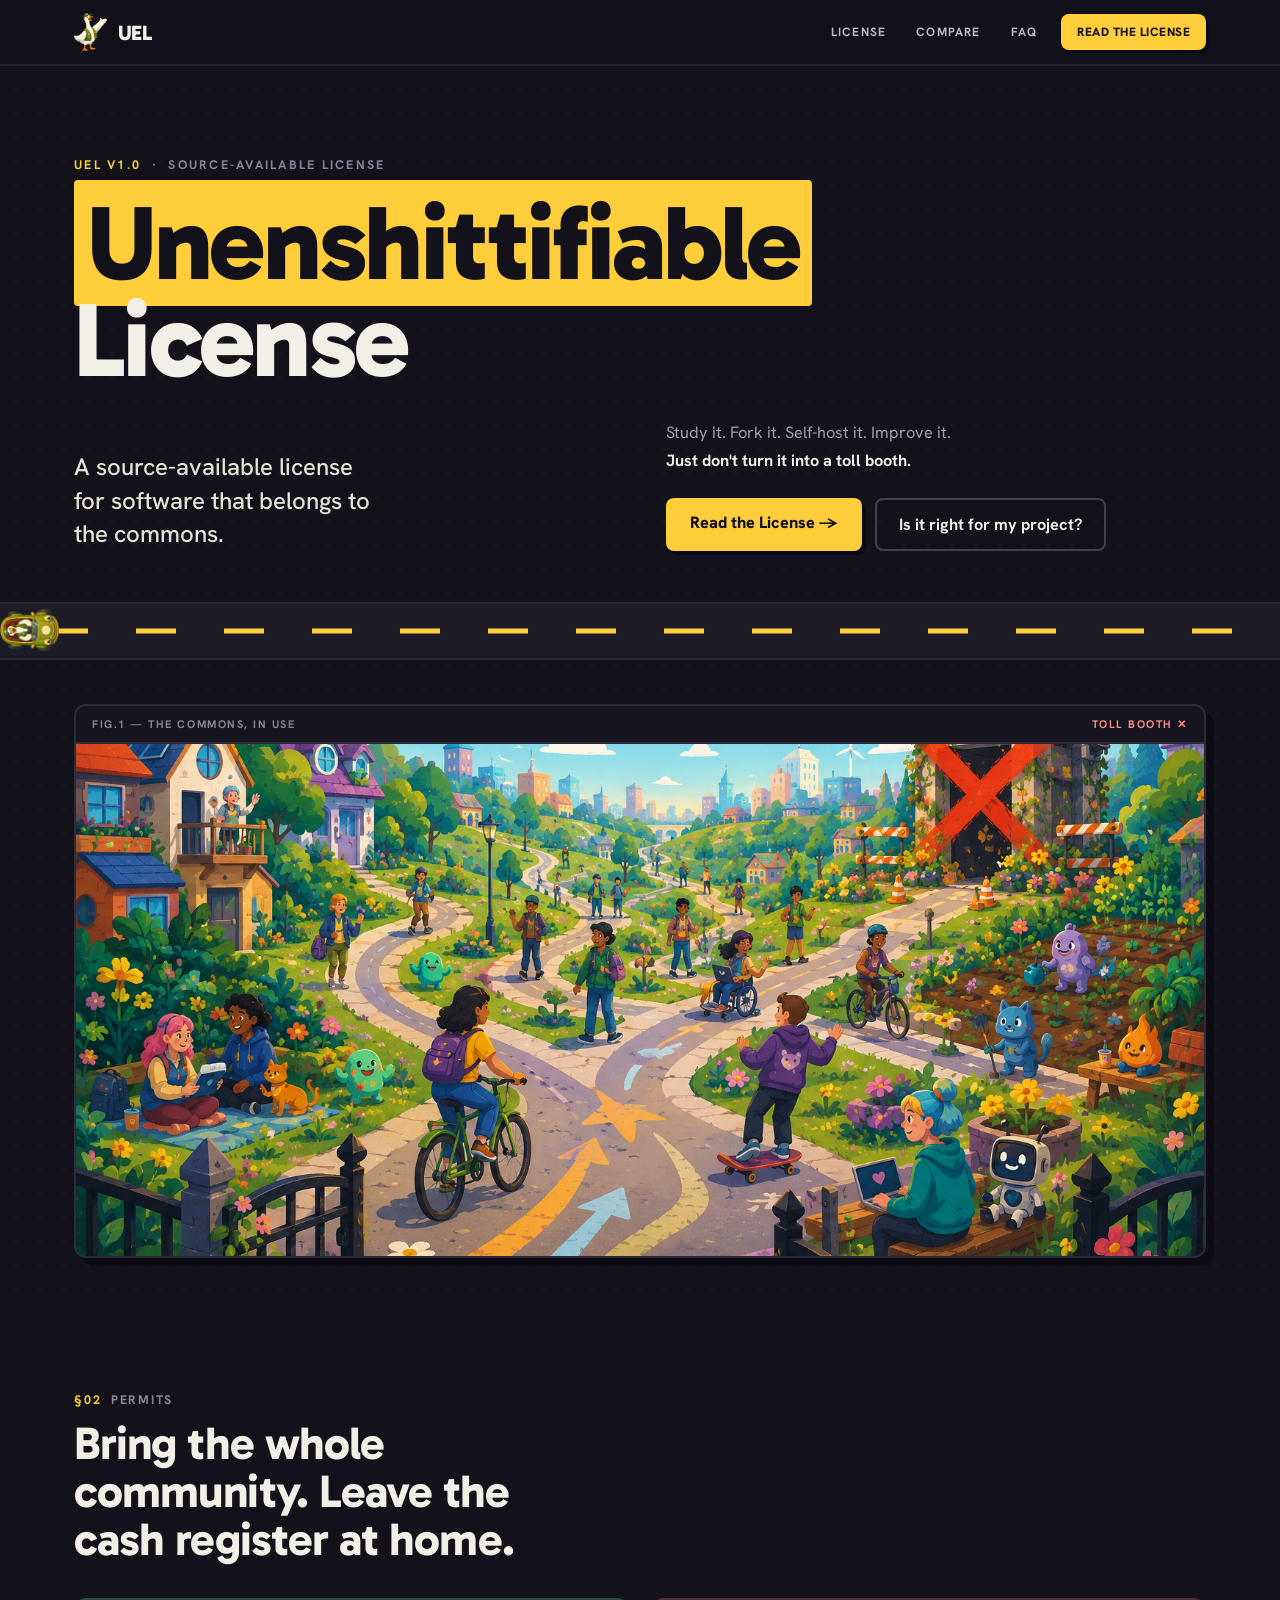
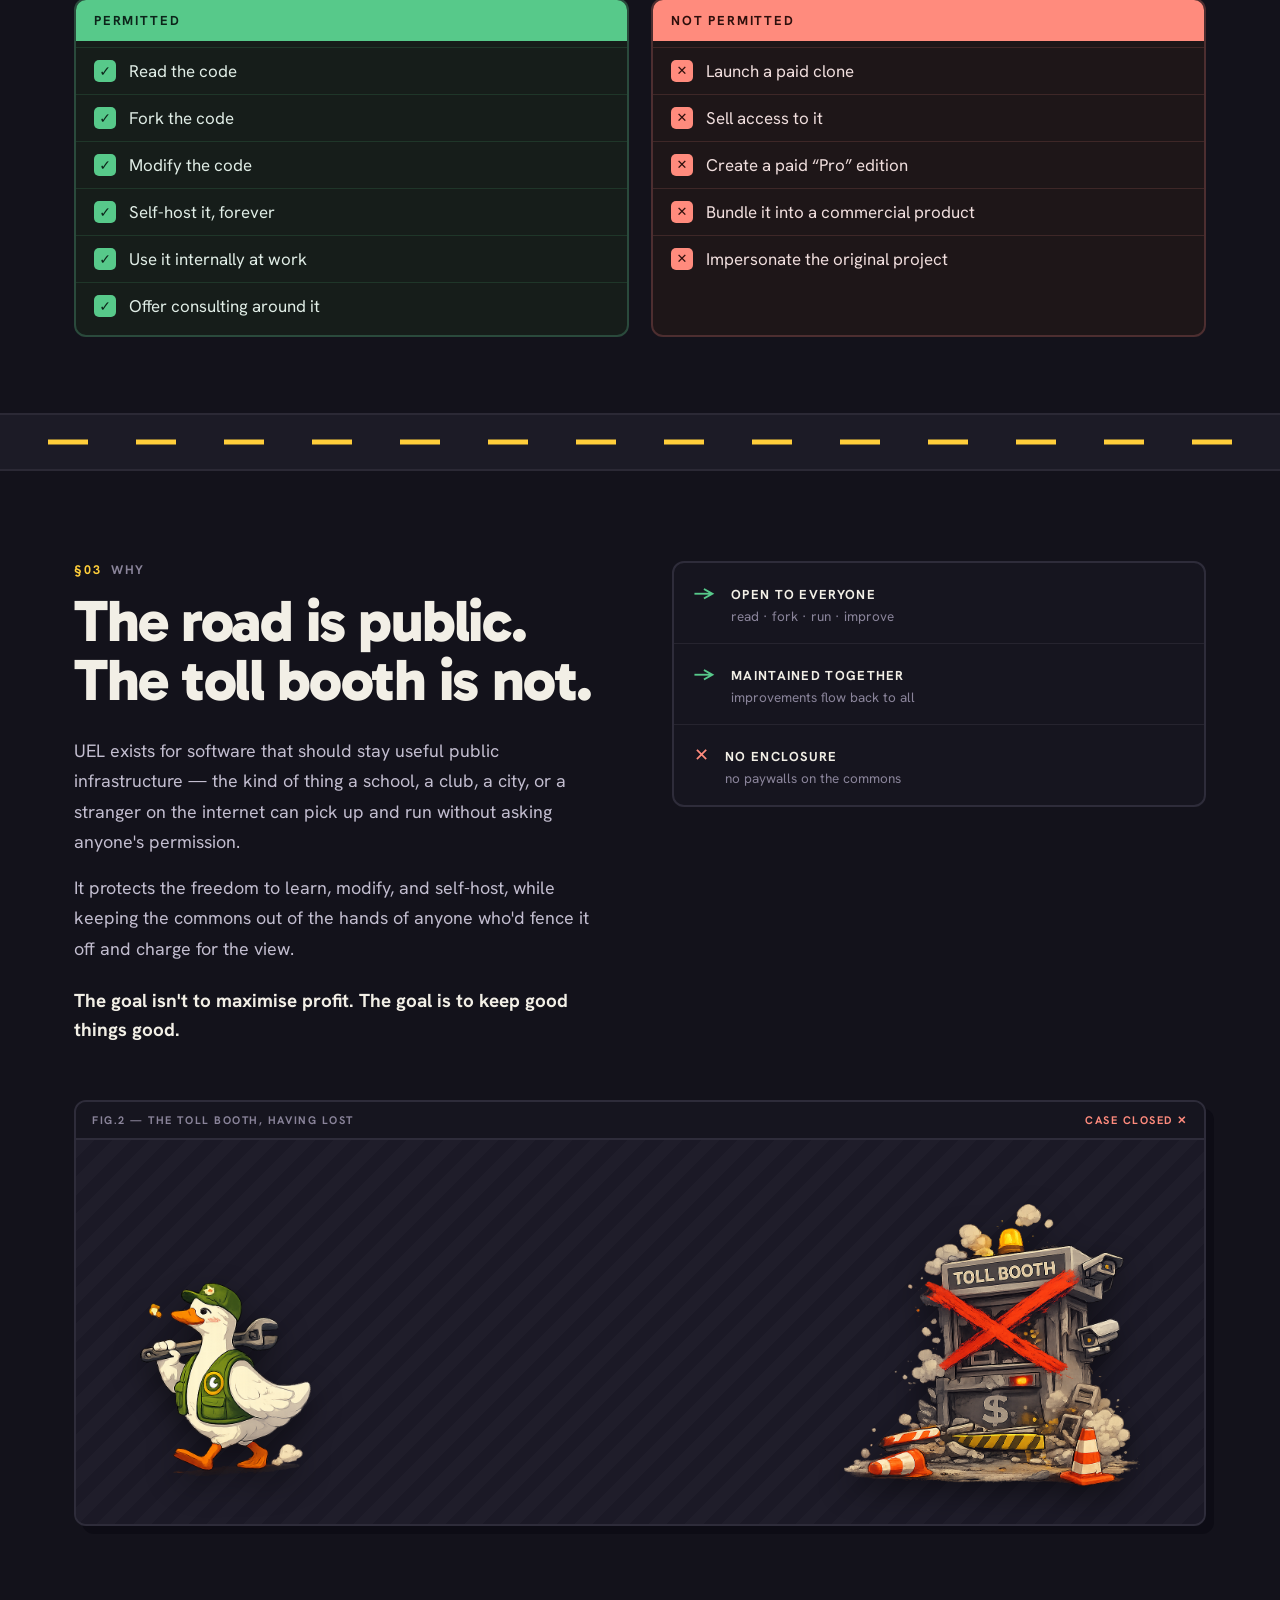
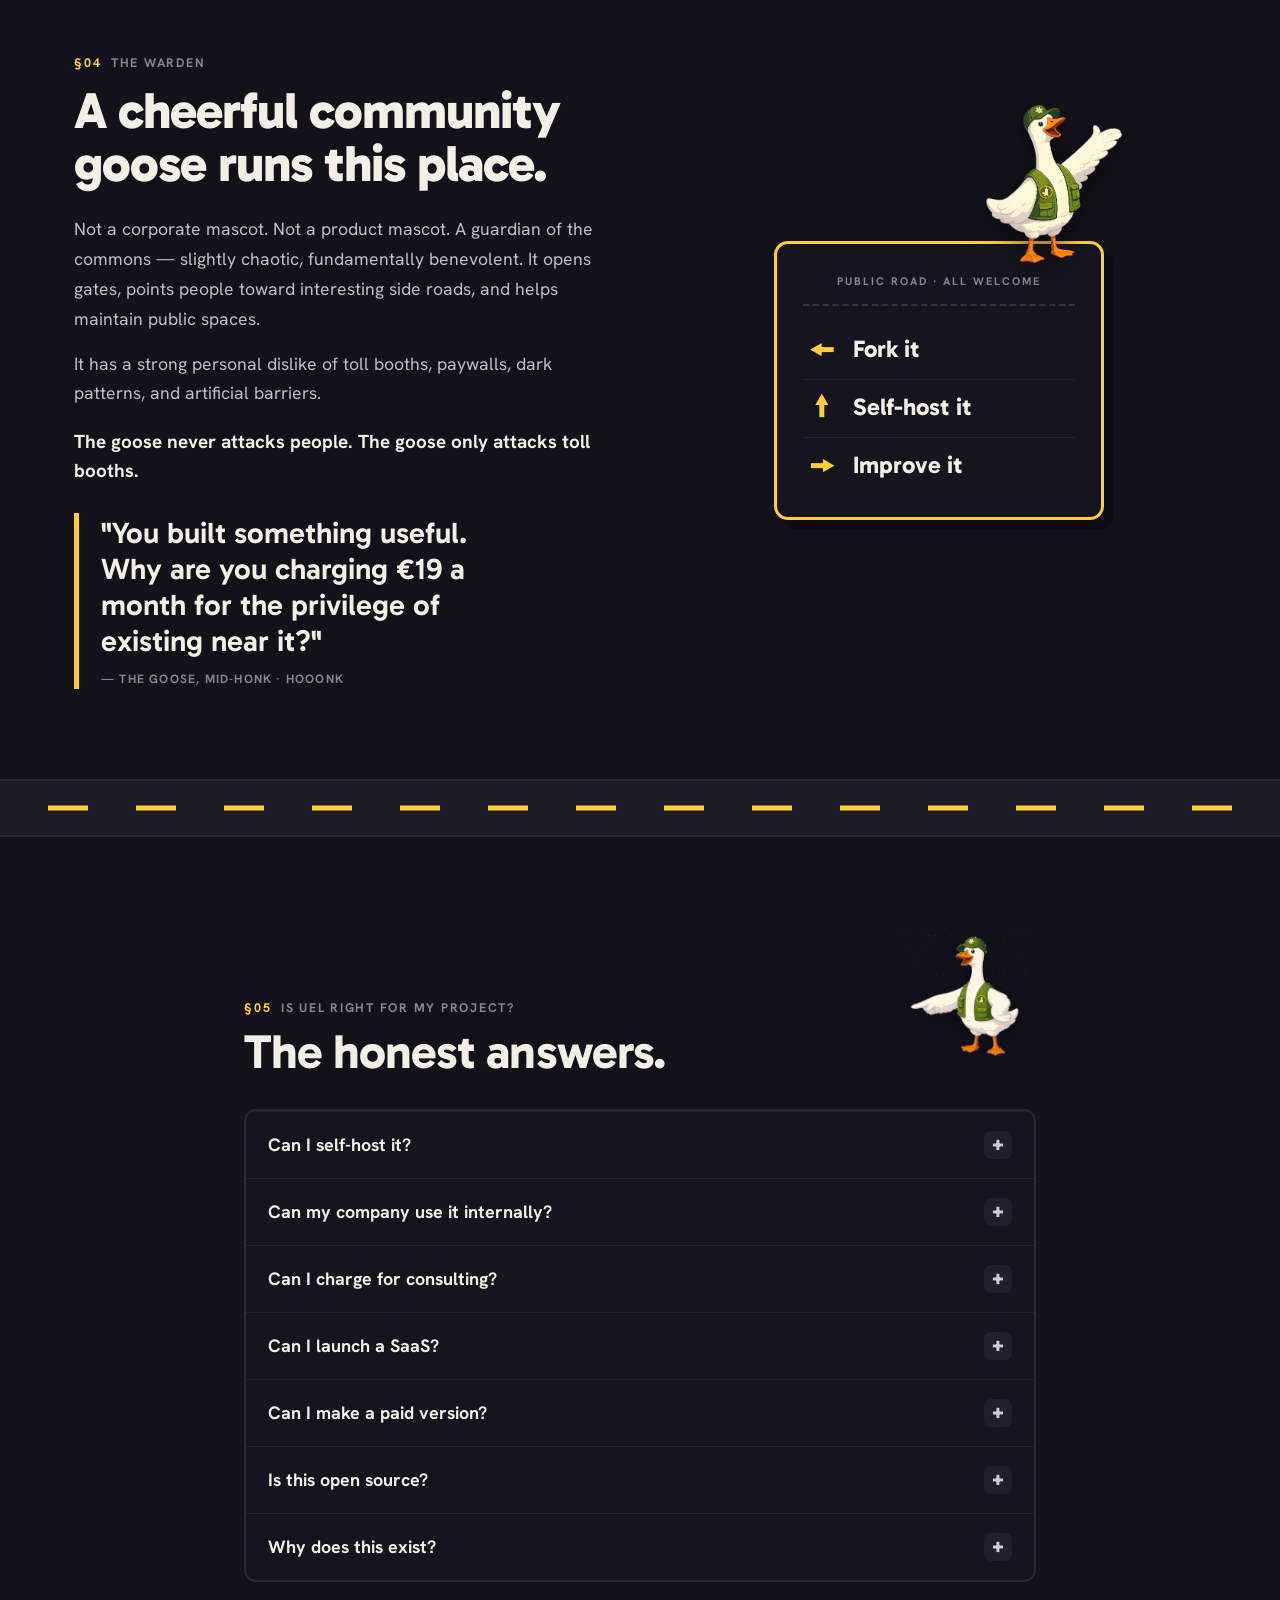
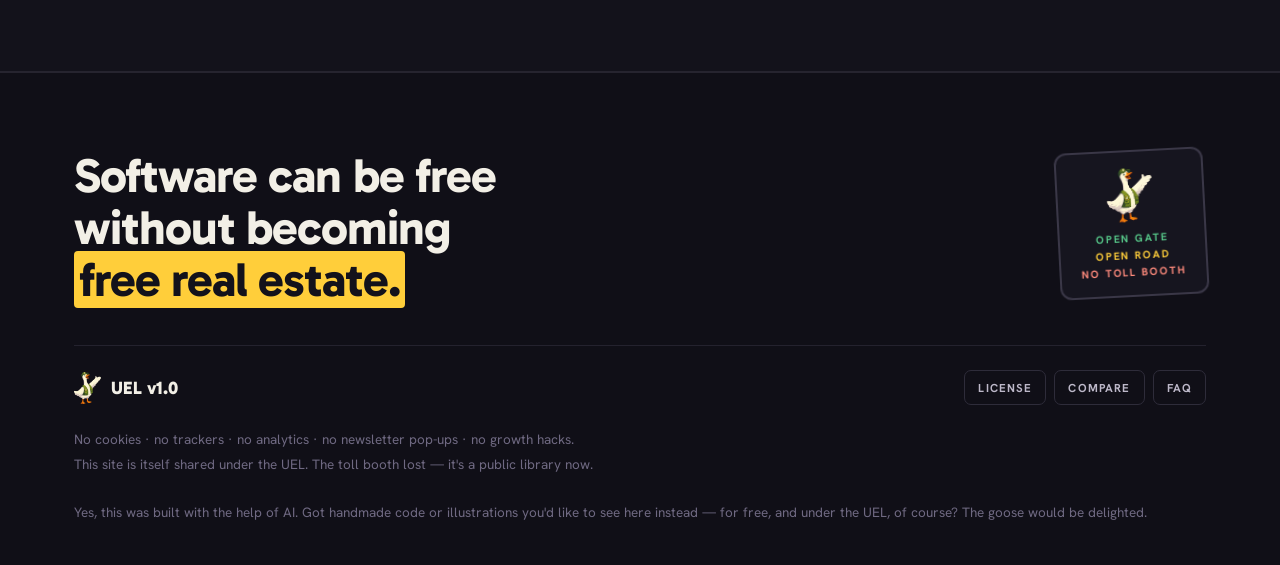
==== index.html @ 1a4116c7 "Add the UEL website and license Static site for the Unenshittifiable License v1.0: home, full licens" ====
<!DOCTYPE html>
<html lang="en">
<head>
<meta charset="utf-8">
<meta name="viewport" content="width=device-width, initial-scale=1">
<title>The Unenshittifiable License (UEL)</title>
<meta name="description" content="A source-available license for software that belongs to the commons. Study it, fork it, self-host it, improve it — just don't turn it into a toll booth.">
<meta property="og:title" content="The Unenshittifiable License (UEL)">
<meta property="og:description" content="A source-available license for software that belongs to the commons. Just don't turn it into a toll booth.">
<meta property="og:type" content="website">
<link rel="icon" href="assets/goose_t.png">
<link rel="preconnect" href="https://fonts.googleapis.com">
<link rel="preconnect" href="https://fonts.gstatic.com" crossorigin>
<link href="https://fonts.googleapis.com/css2?family=Gabarito:wght@400;500;600;700;800;900&family=Hanken+Grotesk:wght@400;500;600;700;800&display=swap" rel="stylesheet">
<link rel="stylesheet" href="styles.css">
</head>
<body>

<div style="min-height:100vh;background:#13121b">

  <nav style="position:sticky;top:0;z-index:50;background:rgba(19,18,27,.86);backdrop-filter:blur(10px);border-bottom:2px solid #26242f">
    <div style="max-width:1180px;margin:0 auto;padding:13px 24px;display:flex;align-items:center;justify-content:space-between;gap:12px;flex-wrap:wrap">
      <a href="index.html" style="display:flex;align-items:center;gap:11px">
        <img src="assets/goose_t.png" alt="UEL warden goose" onclick="honk(event)" title="Honk!" style="height:38px;width:auto;cursor:pointer">
        <span style="font-family:'Gabarito',sans-serif;font-weight:800;font-size:21px;letter-spacing:-.01em">UEL</span>
      </a>
      <div class="lab" style="display:flex;align-items:center;gap:6px;font-size:12px;letter-spacing:.1em">
        <a href="license.html" class="navlink" style="padding:9px 12px;color:#bdb8c9;border-radius:6px">License</a>
        <a href="compare.html" class="navlink" style="padding:9px 12px;color:#bdb8c9;border-radius:6px">Compare</a>
        <a href="#faq" class="navlink" style="padding:9px 12px;color:#bdb8c9;border-radius:6px">FAQ</a>
        <a href="license.html" class="btn-primary-sm" style="margin-left:6px;padding:10px 16px;background:#ffce3a;color:#13121b;font-weight:800;letter-spacing:.04em;border-radius:8px;box-shadow:3px 3px 0 #0a0912;transition:transform .15s,box-shadow .15s">Read the license</a>
      </div>
    </div>
  </nav>

  <header style="position:relative;background-image:radial-gradient(rgba(255,255,255,.045) 1.2px,transparent 1.2px);background-size:24px 24px;background-position:center">
    <div style="max-width:1180px;margin:0 auto;padding:clamp(46px,7vw,92px) 24px clamp(34px,4vw,52px)">
      <div class="lab" style="opacity:0;animation:fadeUp .6s .04s both;font-size:12.5px;letter-spacing:.18em;color:#8a849a"><span style="color:#ffce3a">UEL v1.0</span> &nbsp;·&nbsp; Source-available license</div>
      <h1 style="opacity:0;animation:fadeUp .6s .1s both;font-family:'Gabarito',sans-serif;font-weight:800;font-size:clamp(2.9rem,8.4vw,6.6rem);line-height:.92;letter-spacing:-.025em;margin:22px 0 0;text-wrap:balance">
        <span style="background:#ffce3a;color:#13121b;padding:0 .12em;border-radius:4px;box-decoration-break:clone;-webkit-box-decoration-break:clone">Unenshittifiable</span><br>License
      </h1>
      <div style="display:grid;grid-template-columns:repeat(auto-fit,minmax(min(100%,300px),1fr));gap:clamp(20px,4vw,56px);margin-top:30px;align-items:end">
        <p style="opacity:0;animation:fadeUp .6s .18s both;font-size:clamp(1.15rem,1.9vw,1.5rem);line-height:1.4;color:#e7e3d6;margin:0;max-width:24ch;font-weight:500">A source-available license for software that belongs to the commons.</p>
        <div style="opacity:0;animation:fadeUp .6s .24s both">
          <p style="font-size:1.02rem;line-height:1.75;color:#a59fb2;margin:0">Study it. Fork it. Self-host it. Improve it.<br><span style="color:#f2efe6;font-weight:700">Just don't turn it into a toll booth.</span></p>
          <div style="display:flex;flex-wrap:wrap;gap:13px;margin-top:22px">
            <a href="license.html" class="btn-primary" style="padding:14px 24px;background:#ffce3a;color:#13121b;font-weight:800;font-size:1.02rem;border-radius:8px;box-shadow:4px 4px 0 #0a0912;transition:transform .15s,box-shadow .15s">Read the License →</a>
            <a href="#faq" class="btn-ghost" style="padding:14px 22px;background:transparent;color:#f2efe6;font-weight:700;font-size:1.02rem;border:2px solid #44414f;border-radius:8px;transition:.18s">Is it right for my project?</a>
          </div>
        </div>
      </div>
    </div>

    <div style="position:relative">
      <div aria-hidden="true" style="height:58px;background:#1c1b26;border-top:2px solid #2b2935;border-bottom:2px solid #2b2935;position:relative;overflow:hidden">
        <div class="anim-road" style="position:absolute;top:50%;left:-128px;right:-128px;height:5px;transform:translateY(-50%);background:repeating-linear-gradient(90deg,#ffce3a 0 40px,transparent 40px 88px)"></div>
      </div>
      <img src="assets/goose_car.png" alt="The warden goose, out for a drive" class="anim-drive" style="position:absolute;top:7px;left:0;height:42px;width:auto;z-index:5;pointer-events:none">
    </div>

    <div style="max-width:1180px;margin:0 auto;padding:clamp(26px,4vw,44px) 24px clamp(34px,5vw,56px)">
      <div style="border:2px solid #2e2c3a;border-radius:12px;overflow:hidden;background:#1a1924;box-shadow:8px 8px 0 #0d0c15">
        <div style="display:flex;align-items:center;justify-content:space-between;padding:11px 16px;border-bottom:2px solid #2e2c3a;background:#16151f">
          <span class="lab" style="font-size:11px;letter-spacing:.14em;color:#8a849a">FIG.1 — The commons, in use</span>
          <span class="lab" style="font-size:11px;letter-spacing:.14em;color:#ff8b7d">Toll booth ✕</span>
        </div>
        <img src="assets/hero_scene.png" alt="A colourful public road winding through a friendly neighbourhood — people, cyclists, students and cute internet creatures sharing the space, an open gate, forking paths, and a vine-covered toll booth crossed out in the distance" style="display:block;width:100%;height:clamp(300px,40vw,540px);object-fit:cover">
      </div>
    </div>
  </header>

  <section style="max-width:1180px;margin:0 auto;padding:clamp(40px,6vw,80px) 24px">
    <div class="lab" style="font-size:12.5px;letter-spacing:.14em;color:#8a849a;margin-bottom:12px"><span style="color:#ffce3a">§02</span>&nbsp;&nbsp;Permits</div>
    <h2 style="font-family:'Gabarito',sans-serif;font-weight:700;font-size:clamp(1.9rem,3.6vw,2.9rem);line-height:1.04;letter-spacing:-.02em;margin:0 0 34px;max-width:20ch">Bring the whole community. Leave the cash register at home.</h2>
    <div style="display:grid;grid-template-columns:repeat(auto-fit,minmax(min(100%,260px),1fr));gap:22px">
      <div style="border:2px solid #2a4a3c;border-radius:12px;overflow:hidden;background:#161d1a">
        <div class="lab" style="background:#57c98a;color:#0c241a;font-size:13px;letter-spacing:.14em;padding:12px 18px">Permitted</div>
        <ul style="list-style:none;margin:0;padding:6px 0">
          <li style="display:flex;gap:13px;align-items:center;padding:12px 18px;border-top:1px solid rgba(87,201,138,.14);font-size:1.06rem;color:#e0ede6"><span style="flex:none;width:22px;height:22px;background:#57c98a;color:#0c241a;border-radius:5px;display:grid;place-items:center;font-weight:800;font-size:14px">✓</span>Read the code</li>
          <li style="display:flex;gap:13px;align-items:center;padding:12px 18px;border-top:1px solid rgba(87,201,138,.14);font-size:1.06rem;color:#e0ede6"><span style="flex:none;width:22px;height:22px;background:#57c98a;color:#0c241a;border-radius:5px;display:grid;place-items:center;font-weight:800;font-size:14px">✓</span>Fork the code</li>
          <li style="display:flex;gap:13px;align-items:center;padding:12px 18px;border-top:1px solid rgba(87,201,138,.14);font-size:1.06rem;color:#e0ede6"><span style="flex:none;width:22px;height:22px;background:#57c98a;color:#0c241a;border-radius:5px;display:grid;place-items:center;font-weight:800;font-size:14px">✓</span>Modify the code</li>
          <li style="display:flex;gap:13px;align-items:center;padding:12px 18px;border-top:1px solid rgba(87,201,138,.14);font-size:1.06rem;color:#e0ede6"><span style="flex:none;width:22px;height:22px;background:#57c98a;color:#0c241a;border-radius:5px;display:grid;place-items:center;font-weight:800;font-size:14px">✓</span>Self-host it, forever</li>
          <li style="display:flex;gap:13px;align-items:center;padding:12px 18px;border-top:1px solid rgba(87,201,138,.14);font-size:1.06rem;color:#e0ede6"><span style="flex:none;width:22px;height:22px;background:#57c98a;color:#0c241a;border-radius:5px;display:grid;place-items:center;font-weight:800;font-size:14px">✓</span>Use it internally at work</li>
          <li style="display:flex;gap:13px;align-items:center;padding:12px 18px;border-top:1px solid rgba(87,201,138,.14);font-size:1.06rem;color:#e0ede6"><span style="flex:none;width:22px;height:22px;background:#57c98a;color:#0c241a;border-radius:5px;display:grid;place-items:center;font-weight:800;font-size:14px">✓</span>Offer consulting around it</li>
        </ul>
      </div>
      <div style="border:2px solid #4d2e30;border-radius:12px;overflow:hidden;background:#1e1618">
        <div class="lab" style="background:#ff8b7d;color:#2e0f0c;font-size:13px;letter-spacing:.14em;padding:12px 18px">Not permitted</div>
        <ul style="list-style:none;margin:0;padding:6px 0">
          <li style="display:flex;gap:13px;align-items:center;padding:12px 18px;border-top:1px solid rgba(255,139,125,.14);font-size:1.06rem;color:#f0dedd"><span style="flex:none;width:22px;height:22px;background:#ff8b7d;color:#2e0f0c;border-radius:5px;display:grid;place-items:center;font-weight:800;font-size:13px">✕</span>Launch a paid clone</li>
          <li style="display:flex;gap:13px;align-items:center;padding:12px 18px;border-top:1px solid rgba(255,139,125,.14);font-size:1.06rem;color:#f0dedd"><span style="flex:none;width:22px;height:22px;background:#ff8b7d;color:#2e0f0c;border-radius:5px;display:grid;place-items:center;font-weight:800;font-size:13px">✕</span>Sell access to it</li>
          <li style="display:flex;gap:13px;align-items:center;padding:12px 18px;border-top:1px solid rgba(255,139,125,.14);font-size:1.06rem;color:#f0dedd"><span style="flex:none;width:22px;height:22px;background:#ff8b7d;color:#2e0f0c;border-radius:5px;display:grid;place-items:center;font-weight:800;font-size:13px">✕</span>Create a paid “Pro” edition</li>
          <li style="display:flex;gap:13px;align-items:center;padding:12px 18px;border-top:1px solid rgba(255,139,125,.14);font-size:1.06rem;color:#f0dedd"><span style="flex:none;width:22px;height:22px;background:#ff8b7d;color:#2e0f0c;border-radius:5px;display:grid;place-items:center;font-weight:800;font-size:13px">✕</span>Bundle it into a commercial product</li>
          <li style="display:flex;gap:13px;align-items:center;padding:12px 18px;border-top:1px solid rgba(255,139,125,.14);font-size:1.06rem;color:#f0dedd"><span style="flex:none;width:22px;height:22px;background:#ff8b7d;color:#2e0f0c;border-radius:5px;display:grid;place-items:center;font-weight:800;font-size:13px">✕</span>Impersonate the original project</li>
        </ul>
      </div>
    </div>
  </section>

  <div aria-hidden="true" style="height:58px;background:#1c1b26;border-top:2px solid #2b2935;border-bottom:2px solid #2b2935;position:relative;overflow:hidden">
    <div class="anim-road" style="position:absolute;top:50%;left:-128px;right:-128px;height:5px;transform:translateY(-50%);background:repeating-linear-gradient(90deg,#ffce3a 0 40px,transparent 40px 88px)"></div>
  </div>

  <section style="max-width:1180px;margin:0 auto;padding:clamp(50px,7vw,96px) 24px">
    <div style="display:grid;grid-template-columns:repeat(auto-fit,minmax(min(100%,300px),1fr));gap:clamp(30px,5vw,68px);align-items:start">
      <div>
        <div class="lab" style="font-size:12.5px;letter-spacing:.14em;color:#8a849a;margin-bottom:14px"><span style="color:#ffce3a">§03</span>&nbsp;&nbsp;Why</div>
        <h2 style="font-family:'Gabarito',sans-serif;font-weight:800;font-size:clamp(2.1rem,4.6vw,3.8rem);line-height:1;letter-spacing:-.025em;margin:0">The road is public.<br>The toll booth is&nbsp;not.</h2>
        <p style="font-size:1.12rem;line-height:1.7;color:#c2bdcf;margin:26px 0 0">UEL exists for software that should stay useful public infrastructure — the kind of thing a school, a club, a city, or a stranger on the internet can pick up and run without asking anyone's permission.</p>
        <p style="font-size:1.12rem;line-height:1.7;color:#c2bdcf;margin:15px 0 0">It protects the freedom to learn, modify, and self-host, while keeping the commons out of the hands of anyone who'd fence it off and charge for the view.</p>
        <p style="font-size:1.18rem;line-height:1.55;color:#f2efe6;font-weight:700;margin:22px 0 0">The goal isn't to maximise profit. The goal is to keep good things good.</p>
      </div>
      <div style="border:2px solid #2e2c3a;border-radius:12px;background:#16151f">
        <div style="display:flex;gap:16px;padding:18px 20px;border-bottom:1px solid #26242f;align-items:baseline"><span style="color:#57c98a;font-weight:800;font-size:18px">→</span><div><div class="lab" style="color:#f2efe6;font-size:13px;letter-spacing:.1em">Open to everyone</div><div style="color:#8a849a;font-size:13.5px;margin-top:4px">read · fork · run · improve</div></div></div>
        <div style="display:flex;gap:16px;padding:18px 20px;border-bottom:1px solid #26242f;align-items:baseline"><span style="color:#57c98a;font-weight:800;font-size:18px">→</span><div><div class="lab" style="color:#f2efe6;font-size:13px;letter-spacing:.1em">Maintained together</div><div style="color:#8a849a;font-size:13.5px;margin-top:4px">improvements flow back to all</div></div></div>
        <div style="display:flex;gap:16px;padding:18px 20px;align-items:baseline"><span style="color:#ff8b7d;font-weight:800;font-size:18px">✕</span><div><div class="lab" style="color:#f2efe6;font-size:13px;letter-spacing:.1em">No enclosure</div><div style="color:#8a849a;font-size:13.5px;margin-top:4px">no paywalls on the commons</div></div></div>
      </div>
    </div>
    <div style="margin-top:clamp(36px,5vw,56px);border:2px solid #2e2c3a;border-radius:12px;overflow:hidden;background:#1a1924;box-shadow:8px 8px 0 #0d0c15">
      <div style="display:flex;align-items:center;justify-content:space-between;gap:12px;padding:11px 16px;border-bottom:2px solid #2e2c3a;background:#16151f">
        <span class="lab" style="font-size:11px;letter-spacing:.14em;color:#8a849a">FIG.2 — The toll booth, having lost</span>
        <span class="lab" style="font-size:11px;letter-spacing:.14em;color:#ff8b7d">Case closed ✕</span>
      </div>
      <div style="background:repeating-linear-gradient(135deg,#1f1d2a,#1f1d2a 13px,#1b1926 13px,#1b1926 26px);padding:clamp(22px,3vw,40px) clamp(20px,5vw,72px);display:flex;flex-wrap:wrap;align-items:flex-end;justify-content:space-between;gap:28px">
        <img src="assets/goose_clean.png" alt="The warden goose strolling away with a wrench over its shoulder, whistling" style="height:clamp(170px,24vw,310px);width:auto;filter:drop-shadow(0 12px 16px rgba(0,0,0,.45))">
        <img src="assets/booth_clean.png" alt="The toll booth, crossed-out and crumbling" style="height:clamp(160px,22vw,288px);width:auto;filter:drop-shadow(0 12px 16px rgba(0,0,0,.45))">
      </div>
    </div>
  </section>

  <section style="max-width:1180px;margin:0 auto;padding:clamp(20px,3vw,40px) 24px clamp(50px,7vw,90px)">
    <div style="display:grid;grid-template-columns:repeat(auto-fit,minmax(min(100%,300px),1fr));gap:clamp(34px,5vw,72px);align-items:center">
      <div>
        <div class="lab" style="font-size:12.5px;letter-spacing:.14em;color:#8a849a;margin-bottom:14px"><span style="color:#ffce3a">§04</span>&nbsp;&nbsp;The warden</div>
        <h2 style="font-family:'Gabarito',sans-serif;font-weight:800;font-size:clamp(1.9rem,4vw,3.2rem);line-height:1.02;letter-spacing:-.02em;margin:0">A cheerful community goose runs this place.</h2>
        <p style="font-size:1.1rem;line-height:1.7;color:#c2bdcf;margin:24px 0 0">Not a corporate mascot. Not a product mascot. A guardian of the commons — slightly chaotic, fundamentally benevolent. It opens gates, points people toward interesting side roads, and helps maintain public spaces.</p>
        <p style="font-size:1.1rem;line-height:1.7;color:#c2bdcf;margin:15px 0 0">It has a strong personal dislike of toll booths, paywalls, dark patterns, and artificial barriers.</p>
        <p style="font-size:1.18rem;line-height:1.5;color:#f2efe6;font-weight:700;margin:20px 0 0">The goose never attacks people. The goose only attacks toll booths.</p>
        <div style="margin-top:28px;border-left:5px solid #ffce3a;padding:2px 0 2px 22px;max-width:44ch">
          <p style="font-family:'Gabarito',sans-serif;font-weight:600;font-size:clamp(1.3rem,2.4vw,1.85rem);line-height:1.22;margin:0">"You built something useful. Why are you charging €19 a month for the privilege of existing near it?"</p>
          <p class="lab" style="font-size:12px;letter-spacing:.1em;color:#8a849a;margin:12px 0 0">— the goose, mid-honk · HOOONK</p>
        </div>
      </div>

      <div style="display:flex;justify-content:center">
        <div style="position:relative;width:min(100%,330px)">
          <img src="assets/goose_t.png" alt="The warden goose, pointing at the directions" style="position:absolute;top:-118px;right:-18px;height:158px;width:auto;z-index:2;filter:drop-shadow(0 8px 12px rgba(0,0,0,.5))">
          <div style="border:3px solid #ffce3a;border-radius:14px;background:#16151f;box-shadow:9px 9px 0 #0d0c15;padding:30px 26px 26px;margin-top:18px">
            <div class="lab" style="text-align:center;font-size:11px;letter-spacing:.18em;color:#8a849a;padding-bottom:16px;border-bottom:2px dashed #34323f">Public road · all welcome</div>
            <div style="display:flex;flex-direction:column;gap:4px;margin-top:16px">
              <div style="display:flex;align-items:center;gap:16px;padding:10px 4px"><span style="font-family:'Gabarito',sans-serif;font-weight:900;font-size:1.7rem;color:#ffce3a;width:30px;text-align:center">←</span><span style="font-family:'Gabarito',sans-serif;font-weight:700;font-size:1.5rem;white-space:nowrap">Fork it</span></div>
              <div style="display:flex;align-items:center;gap:16px;padding:10px 4px;border-top:1px solid #26242f"><span style="font-family:'Gabarito',sans-serif;font-weight:900;font-size:1.7rem;color:#ffce3a;width:30px;text-align:center">↑</span><span style="font-family:'Gabarito',sans-serif;font-weight:700;font-size:1.5rem;white-space:nowrap">Self-host it</span></div>
              <div style="display:flex;align-items:center;gap:16px;padding:10px 4px;border-top:1px solid #26242f"><span style="font-family:'Gabarito',sans-serif;font-weight:900;font-size:1.7rem;color:#ffce3a;width:30px;text-align:center">→</span><span style="font-family:'Gabarito',sans-serif;font-weight:700;font-size:1.5rem;white-space:nowrap">Improve it</span></div>
            </div>
          </div>
        </div>
      </div>
    </div>
  </section>

  <div aria-hidden="true" style="height:58px;background:#1c1b26;border-top:2px solid #2b2935;border-bottom:2px solid #2b2935;position:relative;overflow:hidden">
    <div class="anim-road" style="position:absolute;top:50%;left:-128px;right:-128px;height:5px;transform:translateY(-50%);background:repeating-linear-gradient(90deg,#ffce3a 0 40px,transparent 40px 88px)"></div>
  </div>

  <section id="faq" style="max-width:840px;margin:0 auto;padding:clamp(50px,7vw,90px) 24px">
    <div style="display:flex;flex-wrap:wrap;align-items:flex-end;justify-content:space-between;gap:18px;margin-bottom:32px">
      <div>
        <div class="lab" style="font-size:12.5px;letter-spacing:.14em;color:#8a849a;margin-bottom:12px"><span style="color:#ffce3a">§05</span>&nbsp;&nbsp;Is UEL right for my project?</div>
        <h2 style="font-family:'Gabarito',sans-serif;font-weight:700;font-size:clamp(2rem,3.8vw,3rem);line-height:1.02;letter-spacing:-.02em;margin:0">The honest answers.</h2>
      </div>
      <img src="assets/goose_point.png" alt="The warden goose, ready for your questions" style="height:clamp(94px,12vw,150px);width:auto;flex:none;filter:drop-shadow(0 8px 12px rgba(0,0,0,.4))">
    </div>
    <div style="border:2px solid #2a2834;border-radius:12px;overflow:hidden;background:#16151f">

      <div data-faq data-open="0" style="border-top:1px solid #24222e">
        <button onclick="toggleFaq(this)" style="width:100%;display:flex;align-items:center;justify-content:space-between;gap:16px;padding:19px 22px;background:none;border:none;color:#f2efe6;cursor:pointer;text-align:left;font-family:'Hanken Grotesk',sans-serif;font-weight:700;font-size:1.12rem">
          Can I self-host it?
          <span data-faq-sign style="flex:none;width:28px;height:28px;border-radius:7px;background:#221f2c;color:#cfc9da;display:grid;place-items:center;font-size:1.3rem;font-weight:700;font-family:'Gabarito',sans-serif">+</span>
        </button>
        <div data-faq-answer style="display:none;padding:0 22px 22px;color:#bdb7c9;font-size:1.05rem;line-height:1.65">Yes — that's the whole point. Spin it up on your own box, your school's server, your community's spare laptop in a closet. Forever, for free, no permission slip required.</div>
      </div>

      <div data-faq data-open="0" style="border-top:1px solid #24222e">
        <button onclick="toggleFaq(this)" style="width:100%;display:flex;align-items:center;justify-content:space-between;gap:16px;padding:19px 22px;background:none;border:none;color:#f2efe6;cursor:pointer;text-align:left;font-family:'Hanken Grotesk',sans-serif;font-weight:700;font-size:1.12rem">
          Can my company use it internally?
          <span data-faq-sign style="flex:none;width:28px;height:28px;border-radius:7px;background:#221f2c;color:#cfc9da;display:grid;place-items:center;font-size:1.3rem;font-weight:700;font-family:'Gabarito',sans-serif">+</span>
        </button>
        <div data-faq-answer style="display:none;padding:0 22px 22px;color:#bdb7c9;font-size:1.05rem;line-height:1.65">Absolutely. Run it for your team, your staff, your internal tools and dashboards. Internal use is just… use. The commons doesn't check your org chart.</div>
      </div>

      <div data-faq data-open="0" style="border-top:1px solid #24222e">
        <button onclick="toggleFaq(this)" style="width:100%;display:flex;align-items:center;justify-content:space-between;gap:16px;padding:19px 22px;background:none;border:none;color:#f2efe6;cursor:pointer;text-align:left;font-family:'Hanken Grotesk',sans-serif;font-weight:700;font-size:1.12rem">
          Can I charge for consulting?
          <span data-faq-sign style="flex:none;width:28px;height:28px;border-radius:7px;background:#221f2c;color:#cfc9da;display:grid;place-items:center;font-size:1.3rem;font-weight:700;font-family:'Gabarito',sans-serif">+</span>
        </button>
        <div data-faq-answer style="display:none;padding:0 22px 22px;color:#bdb7c9;font-size:1.05rem;line-height:1.65">Go for it. Charge to install it, configure it, teach it, support it, customise it. You're selling your time and your expertise — not fencing off the commons.</div>
      </div>

      <div data-faq data-open="0" style="border-top:1px solid #24222e">
        <button onclick="toggleFaq(this)" style="width:100%;display:flex;align-items:center;justify-content:space-between;gap:16px;padding:19px 22px;background:none;border:none;color:#f2efe6;cursor:pointer;text-align:left;font-family:'Hanken Grotesk',sans-serif;font-weight:700;font-size:1.12rem">
          Can I launch a SaaS?
          <span data-faq-sign style="flex:none;width:28px;height:28px;border-radius:7px;background:#221f2c;color:#cfc9da;display:grid;place-items:center;font-size:1.3rem;font-weight:700;font-family:'Gabarito',sans-serif">+</span>
        </button>
        <div data-faq-answer style="display:none;padding:0 22px 22px;color:#bdb7c9;font-size:1.05rem;line-height:1.65">Not a paid one built on UEL software. You're welcome to run a free, public instance — but you can't put the public road behind a toll booth and charge admission.</div>
      </div>

      <div data-faq data-open="0" style="border-top:1px solid #24222e">
        <button onclick="toggleFaq(this)" style="width:100%;display:flex;align-items:center;justify-content:space-between;gap:16px;padding:19px 22px;background:none;border:none;color:#f2efe6;cursor:pointer;text-align:left;font-family:'Hanken Grotesk',sans-serif;font-weight:700;font-size:1.12rem">
          Can I make a paid version?
          <span data-faq-sign style="flex:none;width:28px;height:28px;border-radius:7px;background:#221f2c;color:#cfc9da;display:grid;place-items:center;font-size:1.3rem;font-weight:700;font-family:'Gabarito',sans-serif">+</span>
        </button>
        <div data-faq-answer style="display:none;padding:0 22px 22px;color:#bdb7c9;font-size:1.05rem;line-height:1.65">No paid editions, no “Pro” tier, no commercial fork held just out of reach. Improvements belong back in the commons, where everyone gets them — not behind a card reader.</div>
      </div>

      <div data-faq data-open="0" style="border-top:1px solid #24222e">
        <button onclick="toggleFaq(this)" style="width:100%;display:flex;align-items:center;justify-content:space-between;gap:16px;padding:19px 22px;background:none;border:none;color:#f2efe6;cursor:pointer;text-align:left;font-family:'Hanken Grotesk',sans-serif;font-weight:700;font-size:1.12rem">
          Is this open source?
          <span data-faq-sign style="flex:none;width:28px;height:28px;border-radius:7px;background:#221f2c;color:#cfc9da;display:grid;place-items:center;font-size:1.3rem;font-weight:700;font-family:'Gabarito',sans-serif">+</span>
        </button>
        <div data-faq-answer style="display:none;padding:0 22px 22px;color:#bdb7c9;font-size:1.05rem;line-height:1.65">It's source-available. You get the source and the freedom to read, fork, run, and improve it — minus the freedom to monetise the commons. Think of it as open-hearted.</div>
      </div>

      <div data-faq data-open="0" style="border-top:1px solid #24222e">
        <button onclick="toggleFaq(this)" style="width:100%;display:flex;align-items:center;justify-content:space-between;gap:16px;padding:19px 22px;background:none;border:none;color:#f2efe6;cursor:pointer;text-align:left;font-family:'Hanken Grotesk',sans-serif;font-weight:700;font-size:1.12rem">
          Why does this exist?
          <span data-faq-sign style="flex:none;width:28px;height:28px;border-radius:7px;background:#221f2c;color:#cfc9da;display:grid;place-items:center;font-size:1.3rem;font-weight:700;font-family:'Gabarito',sans-serif">+</span>
        </button>
        <div data-faq-answer style="display:none;padding:0 22px 22px;color:#bdb7c9;font-size:1.05rem;line-height:1.65">Because too many good, useful things get bought, paywalled, and quietly made worse. UEL is a small fence around the freedoms that matter — built so good things can stay good. The goose insisted.</div>
      </div>

    </div>
  </section>

  <footer style="border-top:2px solid #26242f;background:#100f17">
    <div style="max-width:1180px;margin:0 auto;padding:clamp(46px,6vw,80px) 24px clamp(28px,4vw,40px)">
      <div style="display:flex;flex-wrap:wrap;gap:30px;justify-content:space-between;align-items:flex-start">
        <p style="font-family:'Gabarito',sans-serif;font-weight:700;font-size:clamp(1.7rem,4.2vw,3rem);line-height:1.08;letter-spacing:-.02em;margin:0;max-width:16ch;text-wrap:balance">Software can be free without becoming <span style="background:#ffce3a;color:#13121b;padding:0 .1em;border-radius:4px;box-decoration-break:clone;-webkit-box-decoration-break:clone">free real estate.</span></p>
        <div style="display:inline-flex;flex-direction:column;align-items:center;gap:3px;border:2px solid #3a3747;border-radius:12px;padding:16px 20px;background:#16151f;transform:rotate(-3deg)">
          <img src="assets/goose_t.png" alt="" style="height:54px;width:auto">
          <span class="lab" style="font-size:10.5px;letter-spacing:.18em;color:#57c98a;margin-top:6px">Open gate</span>
          <span class="lab" style="font-size:10.5px;letter-spacing:.18em;color:#ffce3a">Open road</span>
          <span class="lab" style="font-size:10.5px;letter-spacing:.18em;color:#ff8b7d">No toll booth</span>
        </div>
      </div>
      <div style="display:flex;flex-wrap:wrap;gap:24px;justify-content:space-between;align-items:center;margin-top:40px;padding-top:24px;border-top:1px solid #24222e">
        <div style="display:flex;align-items:center;gap:10px;font-family:'Gabarito',sans-serif;font-weight:800;font-size:18px"><img src="assets/goose_t.png" alt="" style="height:32px;width:auto">UEL v1.0</div>
        <div class="lab" style="display:flex;gap:8px;flex-wrap:wrap;font-size:11.5px;letter-spacing:.1em">
          <a href="license.html" class="pill" style="padding:9px 13px;border:1px solid #2e2c3a;border-radius:7px;color:#bdb8c9;transition:.18s">License</a>
          <a href="compare.html" class="pill" style="padding:9px 13px;border:1px solid #2e2c3a;border-radius:7px;color:#bdb8c9;transition:.18s">Compare</a>
          <a href="#faq" class="pill" style="padding:9px 13px;border:1px solid #2e2c3a;border-radius:7px;color:#bdb8c9;transition:.18s">FAQ</a>
        </div>
      </div>
      <p style="font-size:13.5px;color:#6f6982;margin:22px 0 0;line-height:1.8">No cookies · no trackers · no analytics · no newsletter pop-ups · no growth hacks.<br>This site is itself shared under the UEL. The toll booth lost — it's a public library now.<br><br>Yes, this was built with the help of AI. Got handmade code or illustrations you'd like to see here instead — for free, and under the UEL, of course? The goose would be delighted.</p>
    </div>
  </footer>

</div>

<script src="app.js"></script>
</body>
</html>
---- styles.css ----
/* The Unenshittifiable License — site styles */

*{box-sizing:border-box}
html{scroll-behavior:smooth}
body{margin:0;background:#13121b;color:#f2efe6;font-family:'Hanken Grotesk',system-ui,sans-serif;-webkit-font-smoothing:antialiased;overflow-x:hidden}
::selection{background:#ffce3a;color:#13121b}
a{color:inherit;text-decoration:none}
.lab{font-family:'Hanken Grotesk',sans-serif;text-transform:uppercase;letter-spacing:.14em;font-weight:700}

@keyframes fadeUp{from{opacity:0;transform:translateY(22px)}to{opacity:1;transform:none}}
@keyframes roadmove{to{background-position:-88px 0}}
@keyframes drive{0%{transform:translateX(-280px)}27%{transform:translateX(calc(100vw + 300px))}100%{transform:translateX(calc(100vw + 300px))}}
@keyframes nudge{0%,100%{transform:translateY(0) rotate(-6deg)}50%{transform:translateY(-8px) rotate(6deg)}}

/* Animated dividers */
.anim-road{animation:roadmove 6s linear infinite}
.anim-drive{animation:drive 30s linear infinite;will-change:transform}

/* Hover behaviours (were `style-hover` in the design prototype) */
.navlink{transition:.18s}
.navlink:hover{background:#221f2c;color:#fff}
.btn-primary:hover{transform:translate(-1px,-1px);box-shadow:5px 5px 0 #0a0912}
.btn-primary-sm:hover{transform:translate(-1px,-1px);box-shadow:4px 4px 0 #0a0912}
.btn-ghost:hover{border-color:#ffce3a;color:#ffce3a}
.pill:hover{border-color:#ffce3a;color:#ffce3a}
.toclink:hover{color:#ffce3a;border-left-color:#ffce3a}

/* Respect reduced-motion: stop the loops, and reveal anything that fades in */
@media (prefers-reduced-motion: reduce){
  .anim-road,.anim-drive{animation:none !important}
  [style*="fadeUp"]{opacity:1 !important;animation:none !important}
}
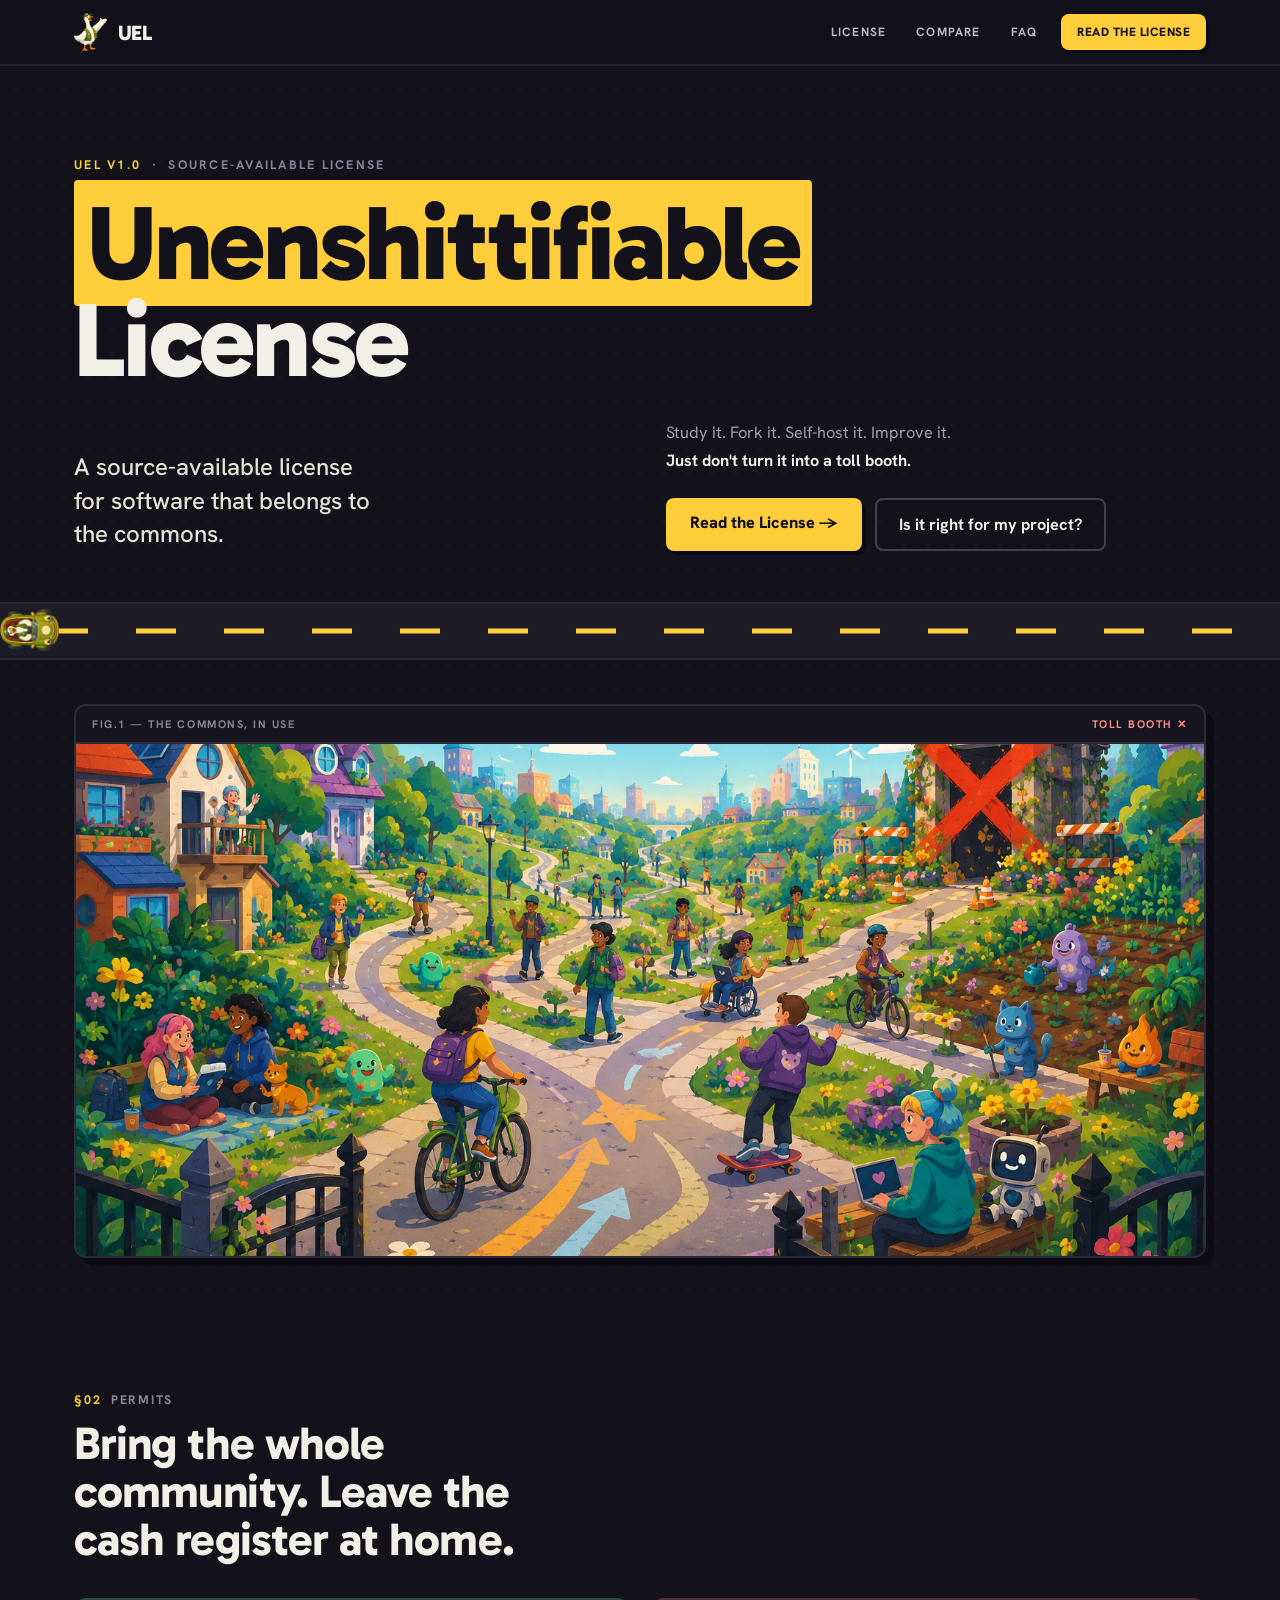
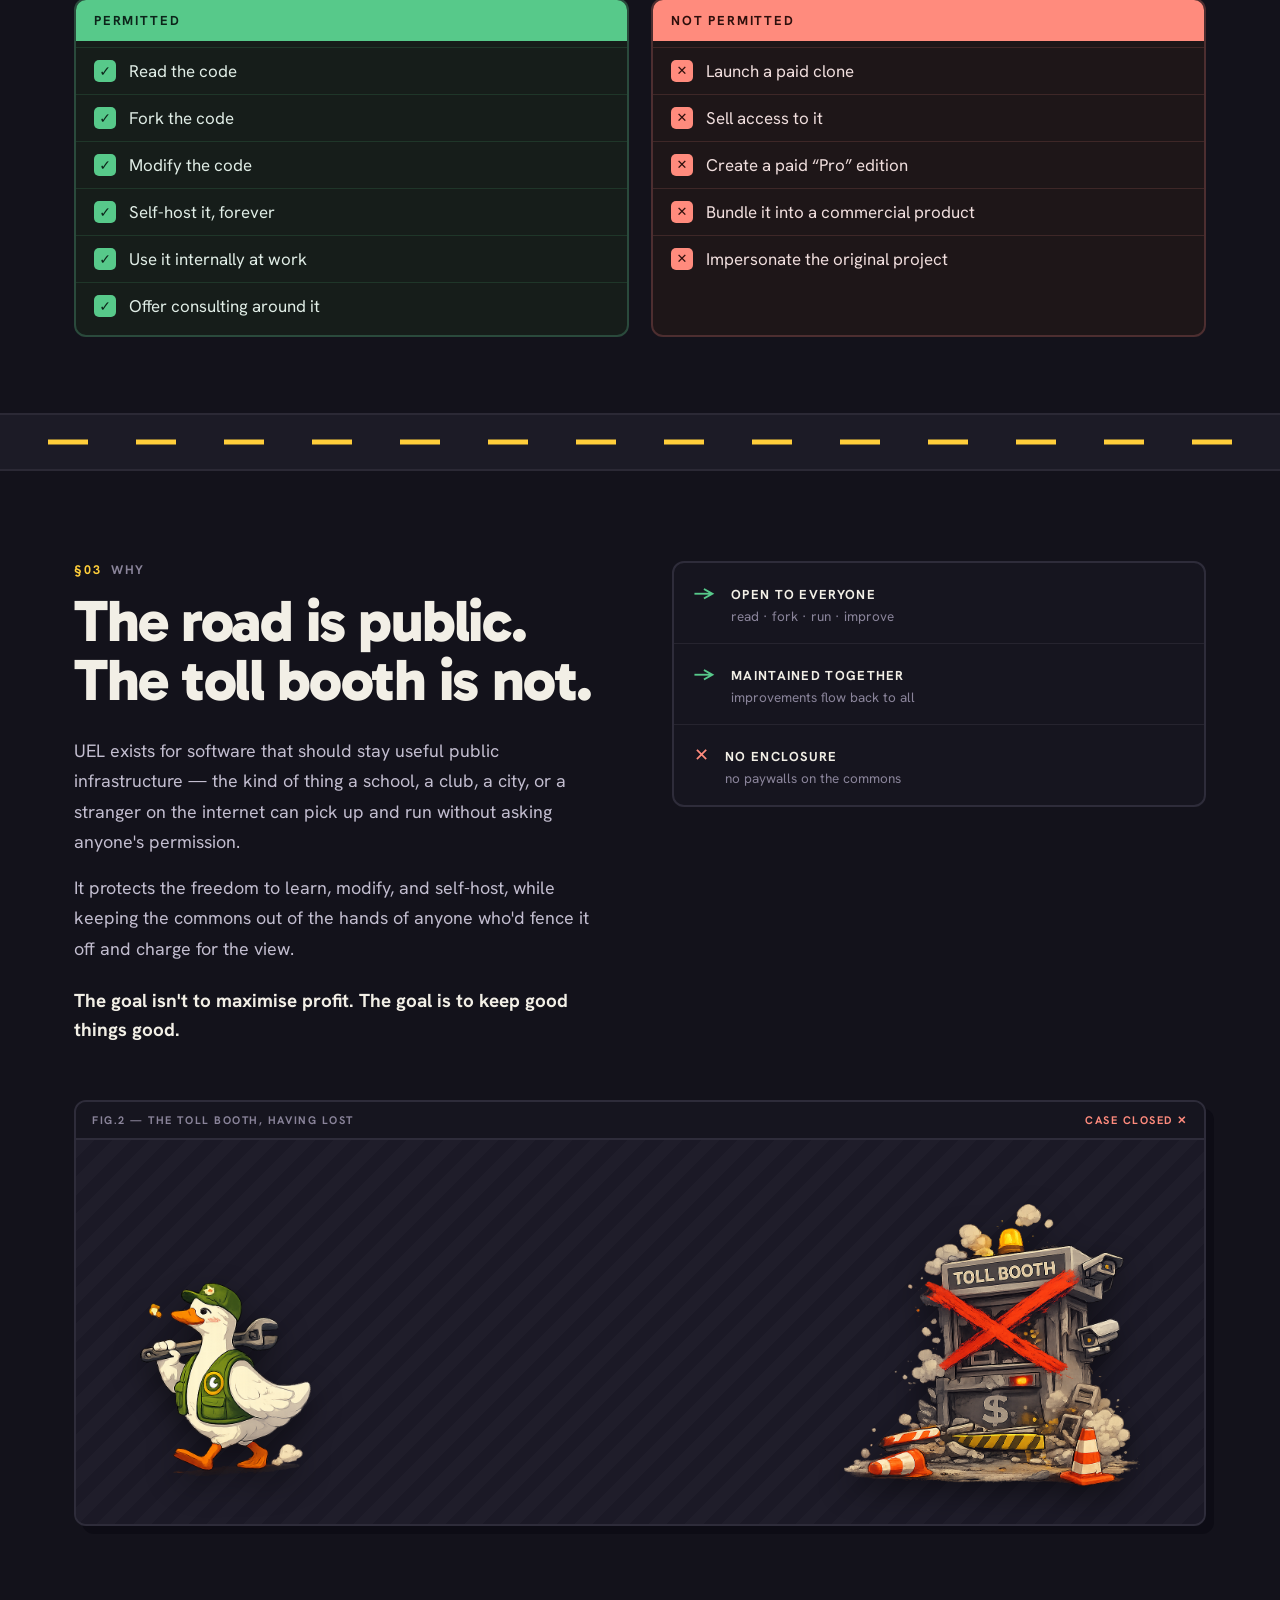
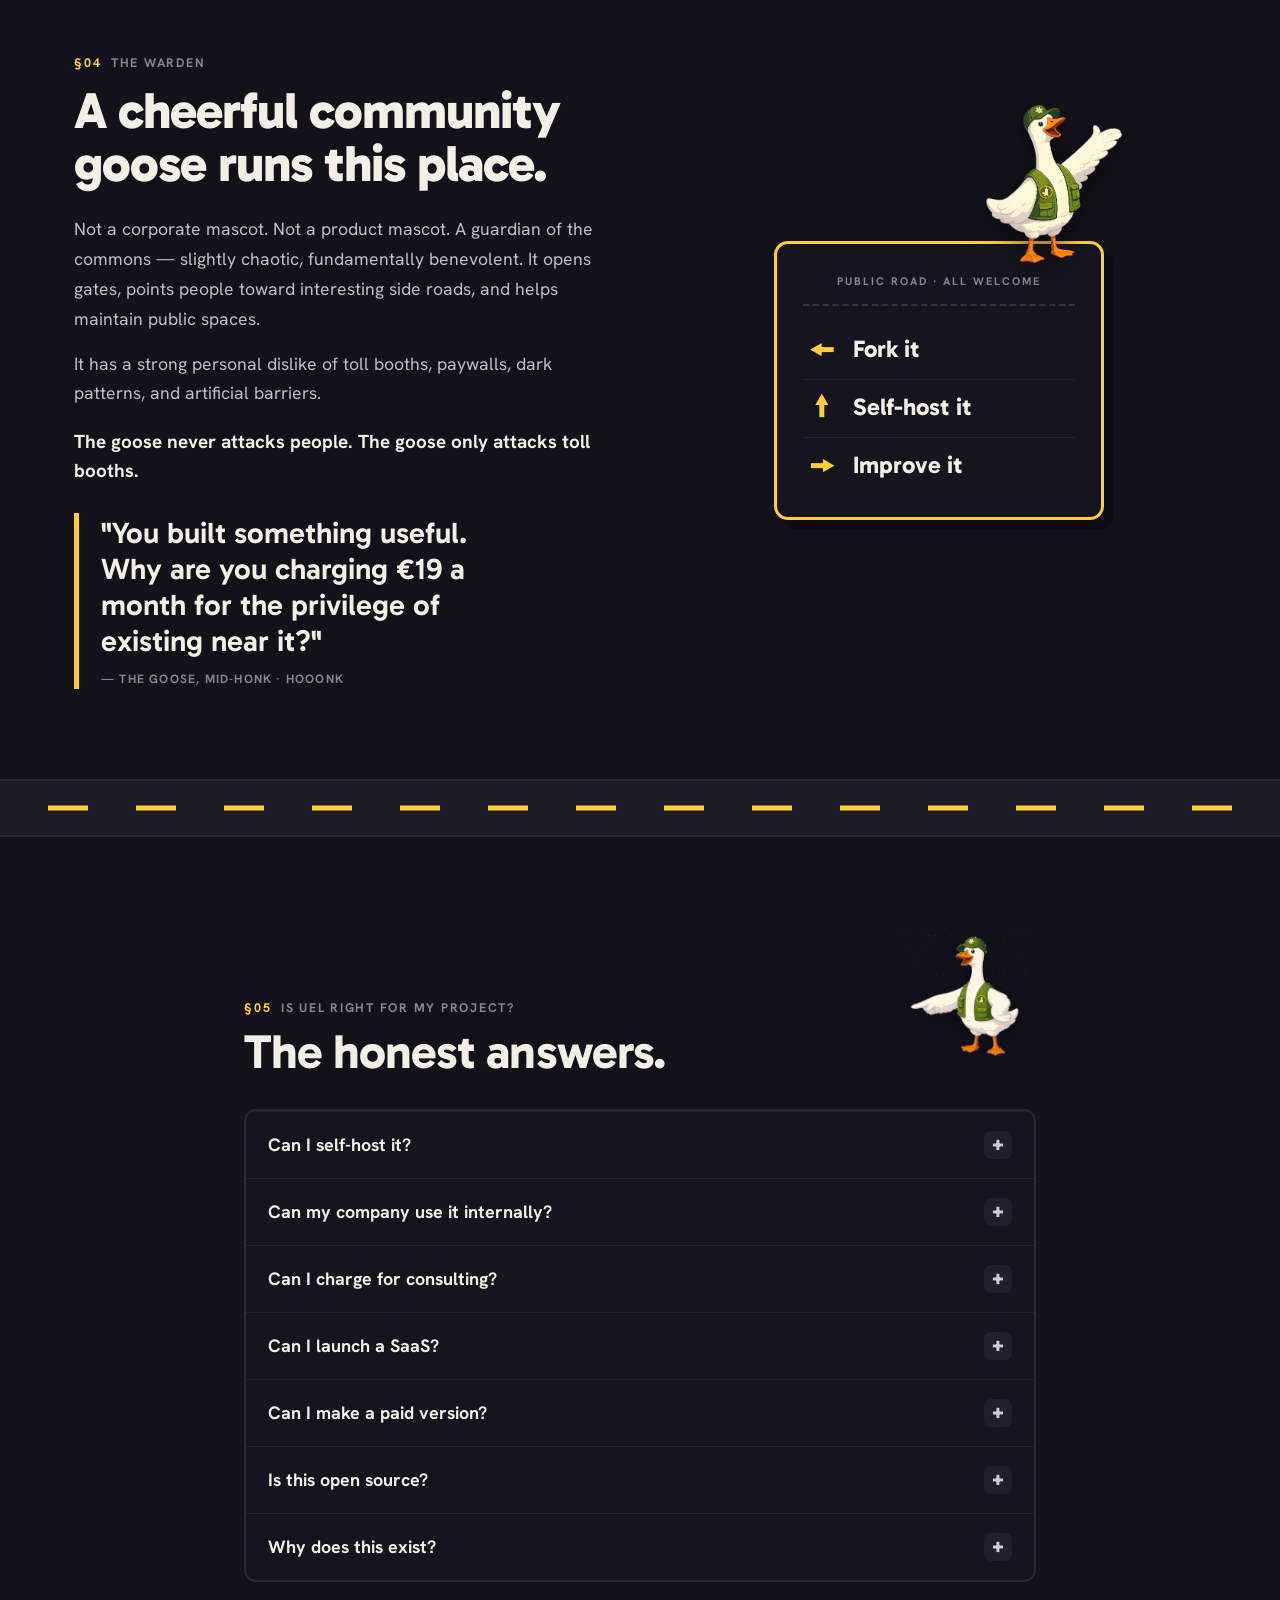
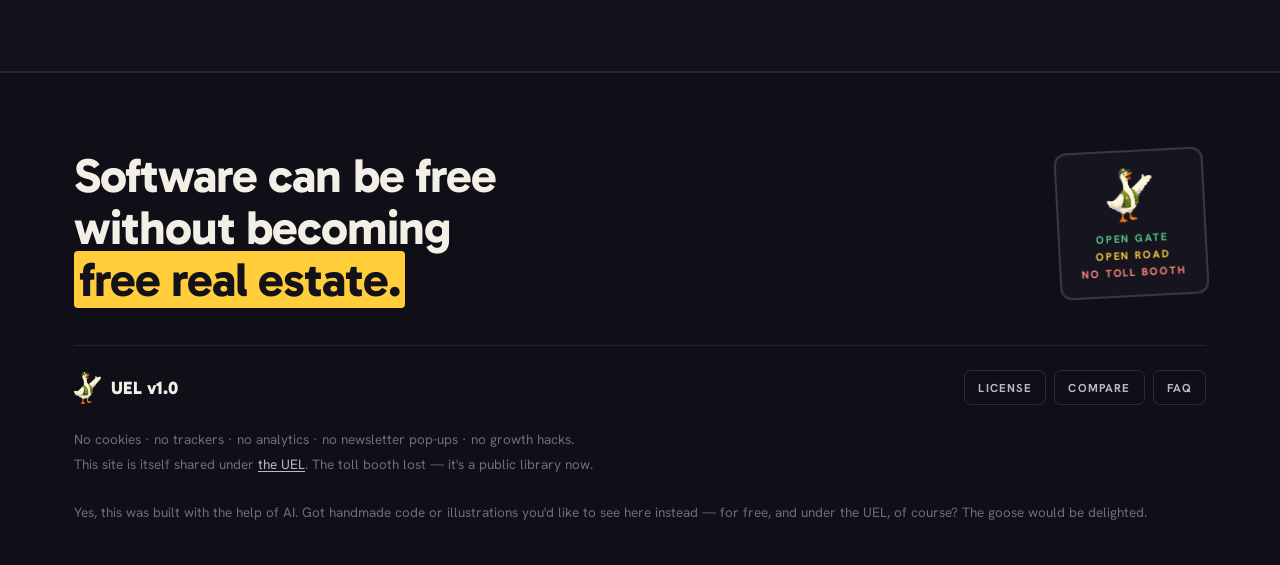
==== commit a356f59c: "Link "the UEL" in the footer to the source repo The home and license footers note the site is shared" ====
--- a/index.html
+++ b/index.html
@@ -35,13 +35,13 @@
 
   <header style="position:relative;background-image:radial-gradient(rgba(255,255,255,.045) 1.2px,transparent 1.2px);background-size:24px 24px;background-position:center">
     <div style="max-width:1180px;margin:0 auto;padding:clamp(46px,7vw,92px) 24px clamp(34px,4vw,52px)">
-      <div class="lab" style="opacity:0;animation:fadeUp .6s .04s both;font-size:12.5px;letter-spacing:.18em;color:#8a849a"><span style="color:#ffce3a">UEL v1.0</span> &nbsp;·&nbsp; Source-available license</div>
-      <h1 style="opacity:0;animation:fadeUp .6s .1s both;font-family:'Gabarito',sans-serif;font-weight:800;font-size:clamp(2.9rem,8.4vw,6.6rem);line-height:.92;letter-spacing:-.025em;margin:22px 0 0;text-wrap:balance">
+      <div class="lab" style="animation:fadeUp .6s .04s both;font-size:12.5px;letter-spacing:.18em;color:#8a849a"><span style="color:#ffce3a">UEL v1.0</span> &nbsp;·&nbsp; Source-available license</div>
+      <h1 style="animation:fadeUp .6s .1s both;font-family:'Gabarito',sans-serif;font-weight:800;font-size:clamp(2.9rem,8.4vw,6.6rem);line-height:.92;letter-spacing:-.025em;margin:22px 0 0;text-wrap:balance">
         <span style="background:#ffce3a;color:#13121b;padding:0 .12em;border-radius:4px;box-decoration-break:clone;-webkit-box-decoration-break:clone">Unenshittifiable</span><br>License
       </h1>
       <div style="display:grid;grid-template-columns:repeat(auto-fit,minmax(min(100%,300px),1fr));gap:clamp(20px,4vw,56px);margin-top:30px;align-items:end">
-        <p style="opacity:0;animation:fadeUp .6s .18s both;font-size:clamp(1.15rem,1.9vw,1.5rem);line-height:1.4;color:#e7e3d6;margin:0;max-width:24ch;font-weight:500">A source-available license for software that belongs to the commons.</p>
-        <div style="opacity:0;animation:fadeUp .6s .24s both">
+        <p style="animation:fadeUp .6s .18s both;font-size:clamp(1.15rem,1.9vw,1.5rem);line-height:1.4;color:#e7e3d6;margin:0;max-width:24ch;font-weight:500">A source-available license for software that belongs to the commons.</p>
+        <div style="animation:fadeUp .6s .24s both">
           <p style="font-size:1.02rem;line-height:1.75;color:#a59fb2;margin:0">Study it. Fork it. Self-host it. Improve it.<br><span style="color:#f2efe6;font-weight:700">Just don't turn it into a toll booth.</span></p>
           <div style="display:flex;flex-wrap:wrap;gap:13px;margin-top:22px">
             <a href="license.html" class="btn-primary" style="padding:14px 24px;background:#ffce3a;color:#13121b;font-weight:800;font-size:1.02rem;border-radius:8px;box-shadow:4px 4px 0 #0a0912;transition:transform .15s,box-shadow .15s">Read the License →</a>
@@ -250,7 +250,7 @@
           <a href="#faq" class="pill" style="padding:9px 13px;border:1px solid #2e2c3a;border-radius:7px;color:#bdb8c9;transition:.18s">FAQ</a>
         </div>
       </div>
-      <p style="font-size:13.5px;color:#6f6982;margin:22px 0 0;line-height:1.8">No cookies · no trackers · no analytics · no newsletter pop-ups · no growth hacks.<br>This site is itself shared under the UEL. The toll booth lost — it's a public library now.<br><br>Yes, this was built with the help of AI. Got handmade code or illustrations you'd like to see here instead — for free, and under the UEL, of course? The goose would be delighted.</p>
+      <p style="font-size:13.5px;color:#6f6982;margin:22px 0 0;line-height:1.8">No cookies · no trackers · no analytics · no newsletter pop-ups · no growth hacks.<br>This site is itself shared under <a href="https://github.com/rock3r/uel" style="color:#bdb8c9;text-decoration:underline;text-underline-offset:2px">the UEL</a>. The toll booth lost — it's a public library now.<br><br>Yes, this was built with the help of AI. Got handmade code or illustrations you'd like to see here instead — for free, and under the UEL, of course? The goose would be delighted.</p>
     </div>
   </footer>
 
--- a/styles.css
+++ b/styles.css
@@ -14,7 +14,7 @@
 
 /* Animated dividers */
 .anim-road{animation:roadmove 6s linear infinite}
-.anim-drive{animation:drive 30s linear infinite;will-change:transform}
+.anim-drive{animation:drive 30s linear 30s infinite backwards;will-change:transform}
 
 /* Hover behaviours (were `style-hover` in the design prototype) */
 .navlink{transition:.18s}
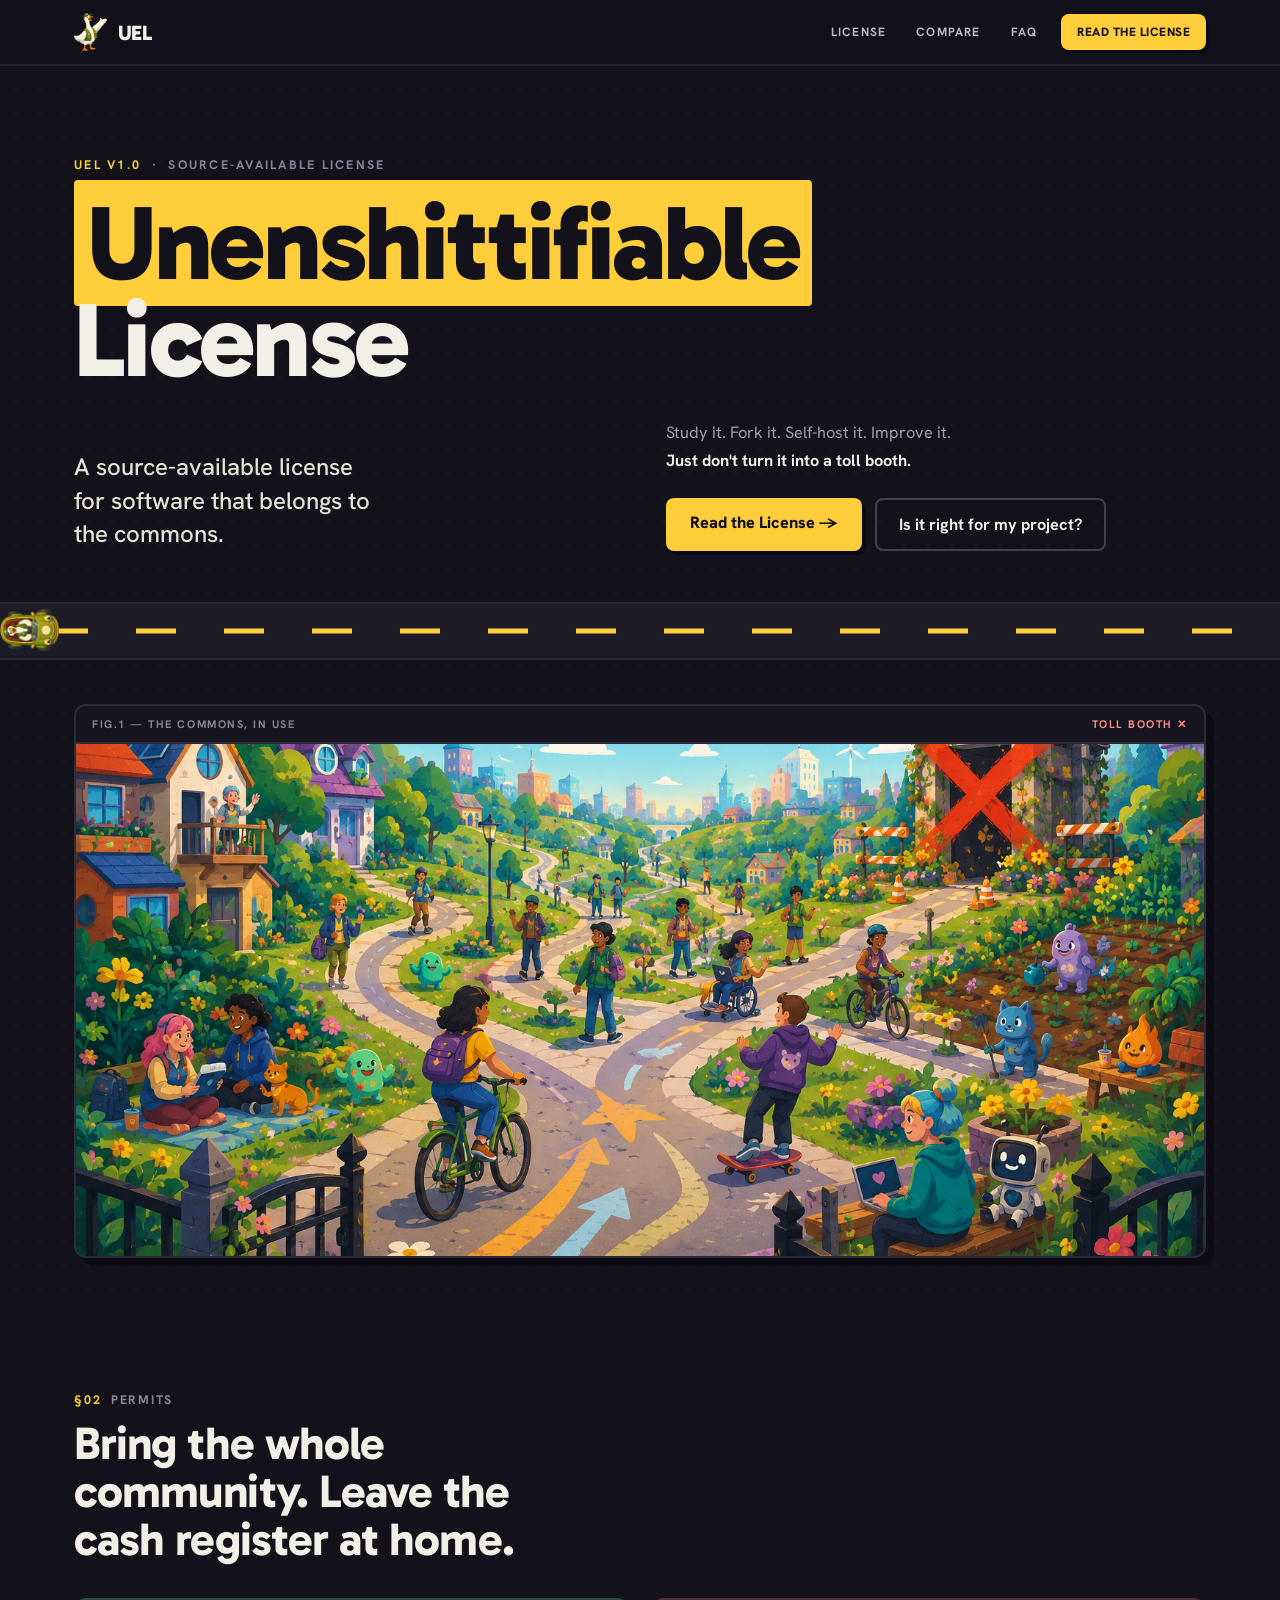
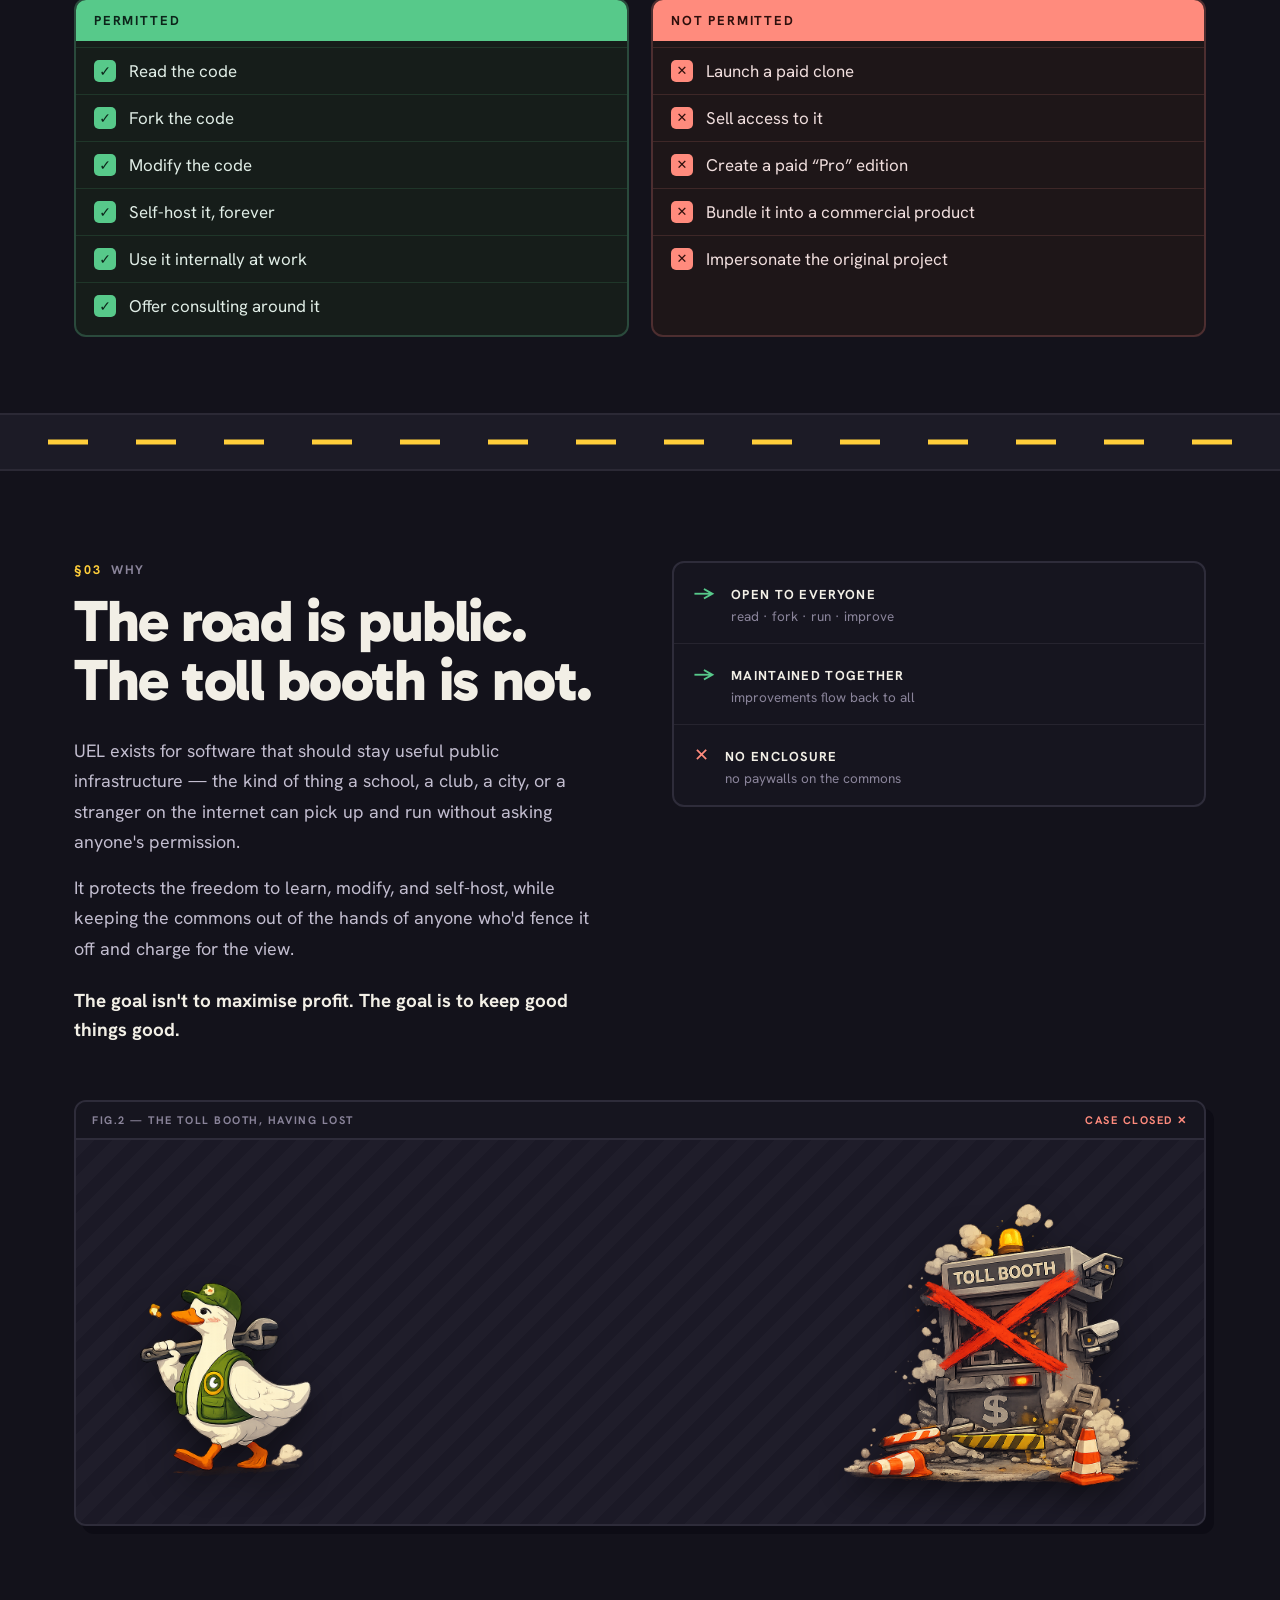
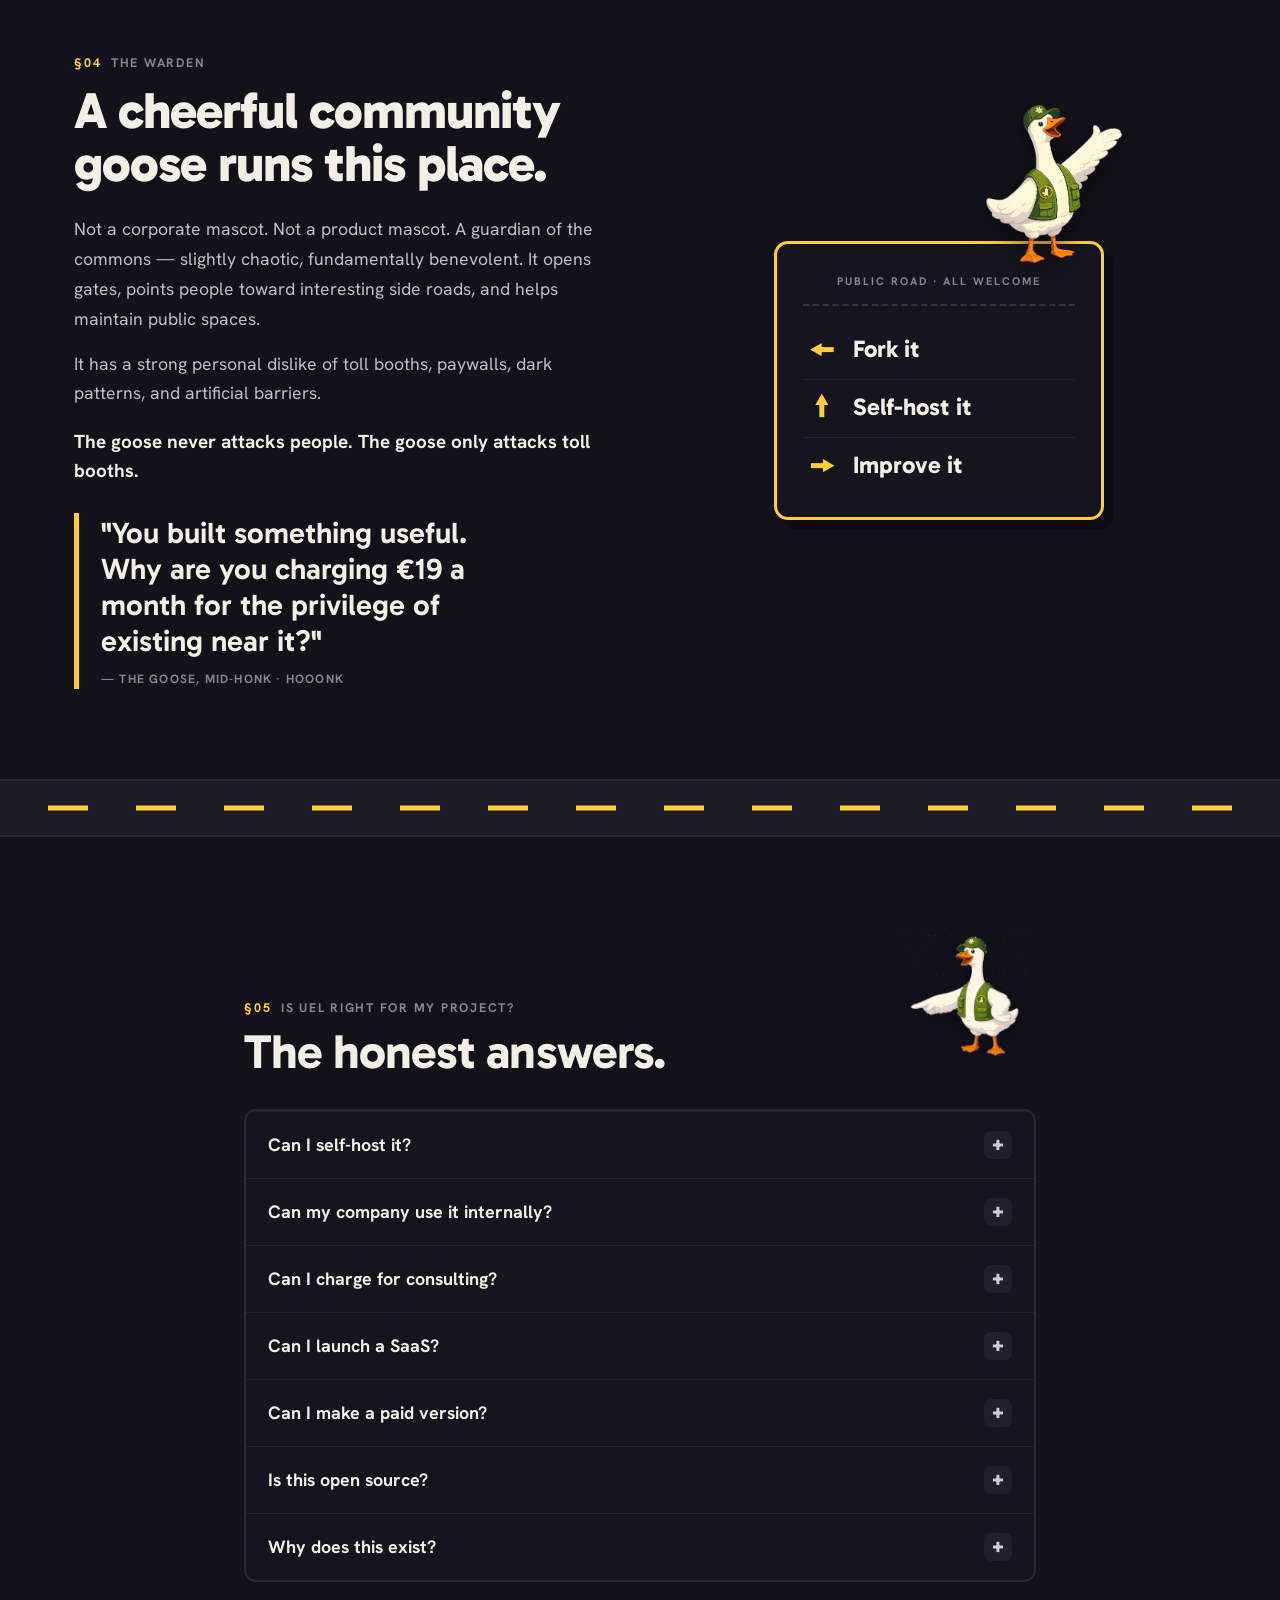
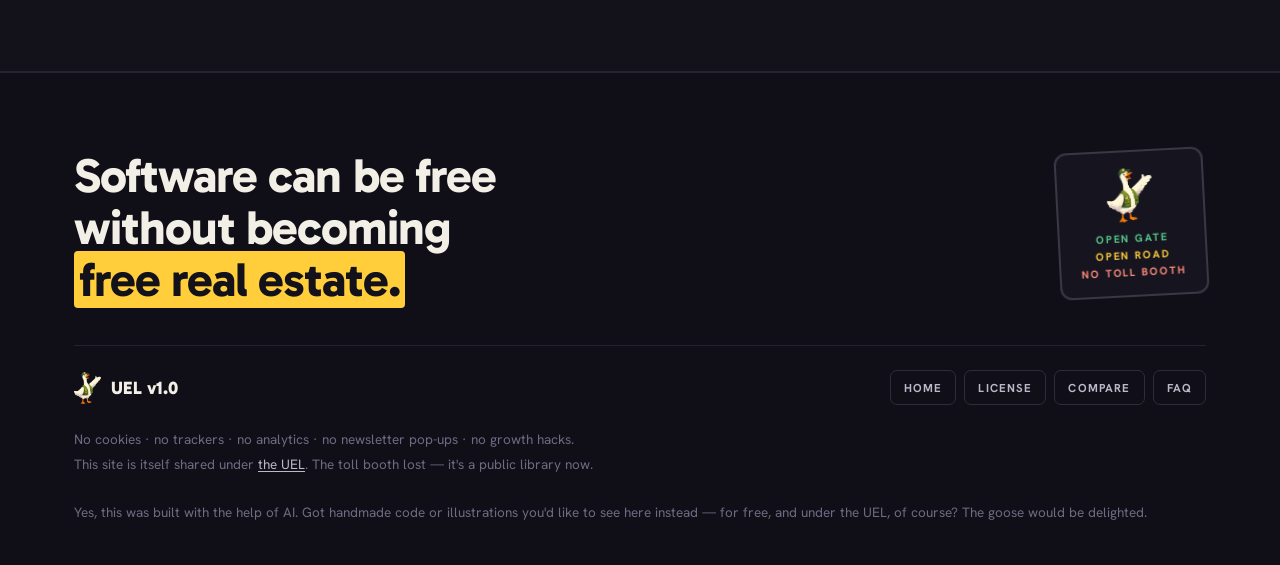
==== commit 7e5d609d: "Use one shared footer across all pages Give the license and compare pages the same full footer as th" ====
--- a/index.html
+++ b/index.html
@@ -245,9 +245,10 @@
       <div style="display:flex;flex-wrap:wrap;gap:24px;justify-content:space-between;align-items:center;margin-top:40px;padding-top:24px;border-top:1px solid #24222e">
         <div style="display:flex;align-items:center;gap:10px;font-family:'Gabarito',sans-serif;font-weight:800;font-size:18px"><img src="assets/goose_t.png" alt="" style="height:32px;width:auto">UEL v1.0</div>
         <div class="lab" style="display:flex;gap:8px;flex-wrap:wrap;font-size:11.5px;letter-spacing:.1em">
+          <a href="index.html" class="pill" style="padding:9px 13px;border:1px solid #2e2c3a;border-radius:7px;color:#bdb8c9;transition:.18s">Home</a>
           <a href="license.html" class="pill" style="padding:9px 13px;border:1px solid #2e2c3a;border-radius:7px;color:#bdb8c9;transition:.18s">License</a>
           <a href="compare.html" class="pill" style="padding:9px 13px;border:1px solid #2e2c3a;border-radius:7px;color:#bdb8c9;transition:.18s">Compare</a>
-          <a href="#faq" class="pill" style="padding:9px 13px;border:1px solid #2e2c3a;border-radius:7px;color:#bdb8c9;transition:.18s">FAQ</a>
+          <a href="index.html#faq" class="pill" style="padding:9px 13px;border:1px solid #2e2c3a;border-radius:7px;color:#bdb8c9;transition:.18s">FAQ</a>
         </div>
       </div>
       <p style="font-size:13.5px;color:#6f6982;margin:22px 0 0;line-height:1.8">No cookies · no trackers · no analytics · no newsletter pop-ups · no growth hacks.<br>This site is itself shared under <a href="https://github.com/rock3r/uel" style="color:#bdb8c9;text-decoration:underline;text-underline-offset:2px">the UEL</a>. The toll booth lost — it's a public library now.<br><br>Yes, this was built with the help of AI. Got handmade code or illustrations you'd like to see here instead — for free, and under the UEL, of course? The goose would be delighted.</p>
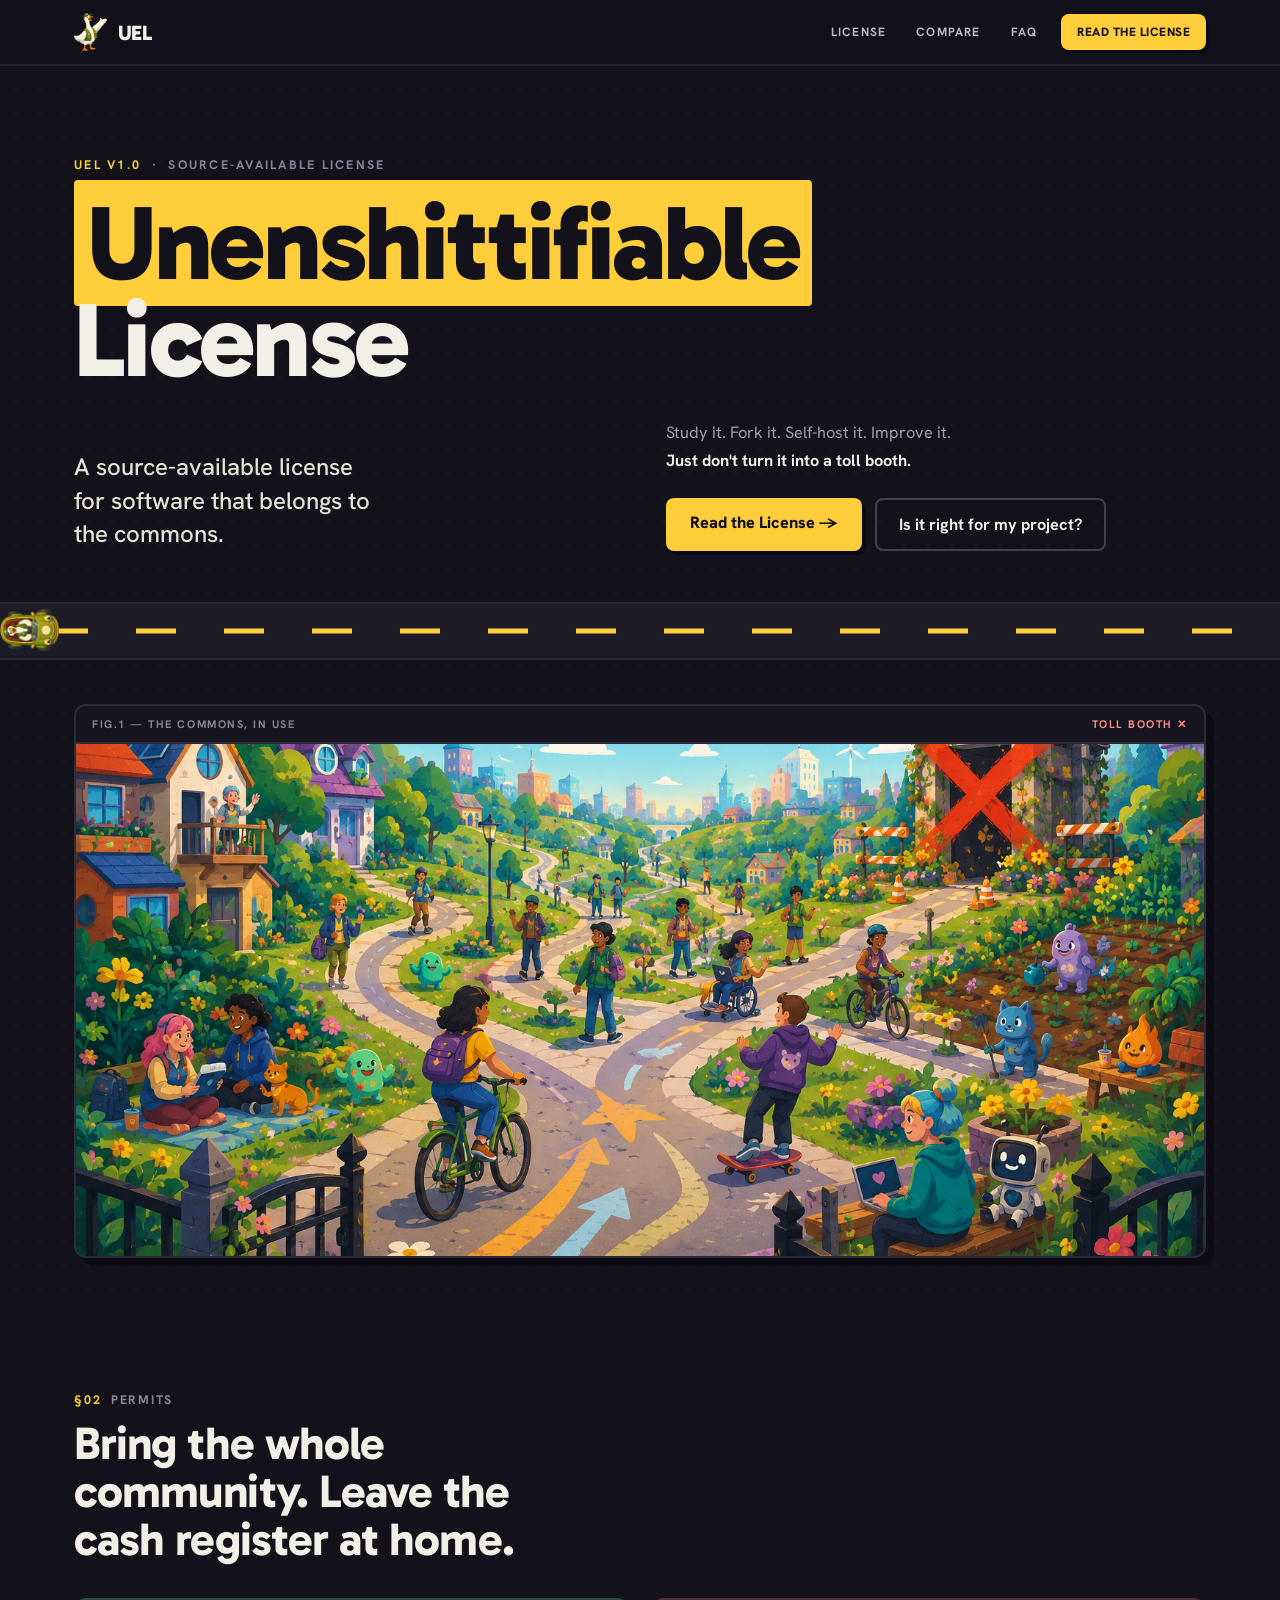
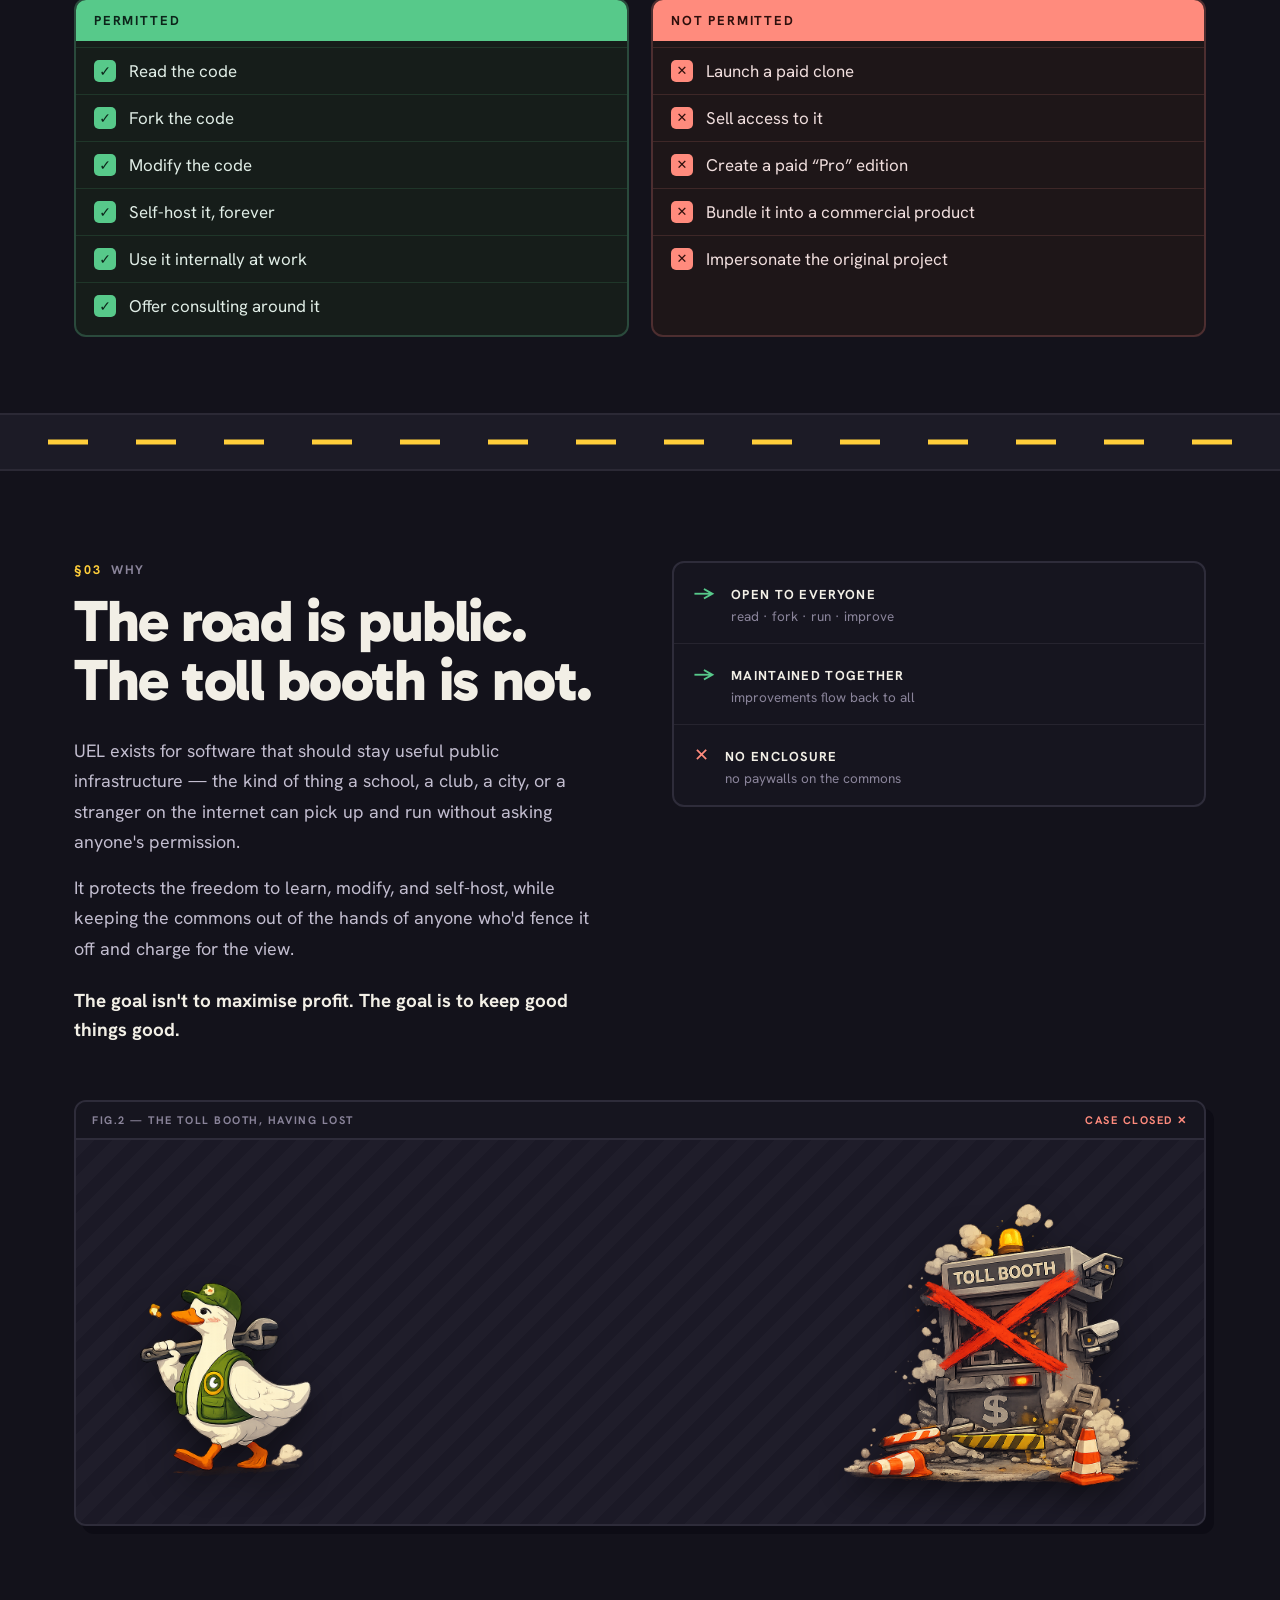
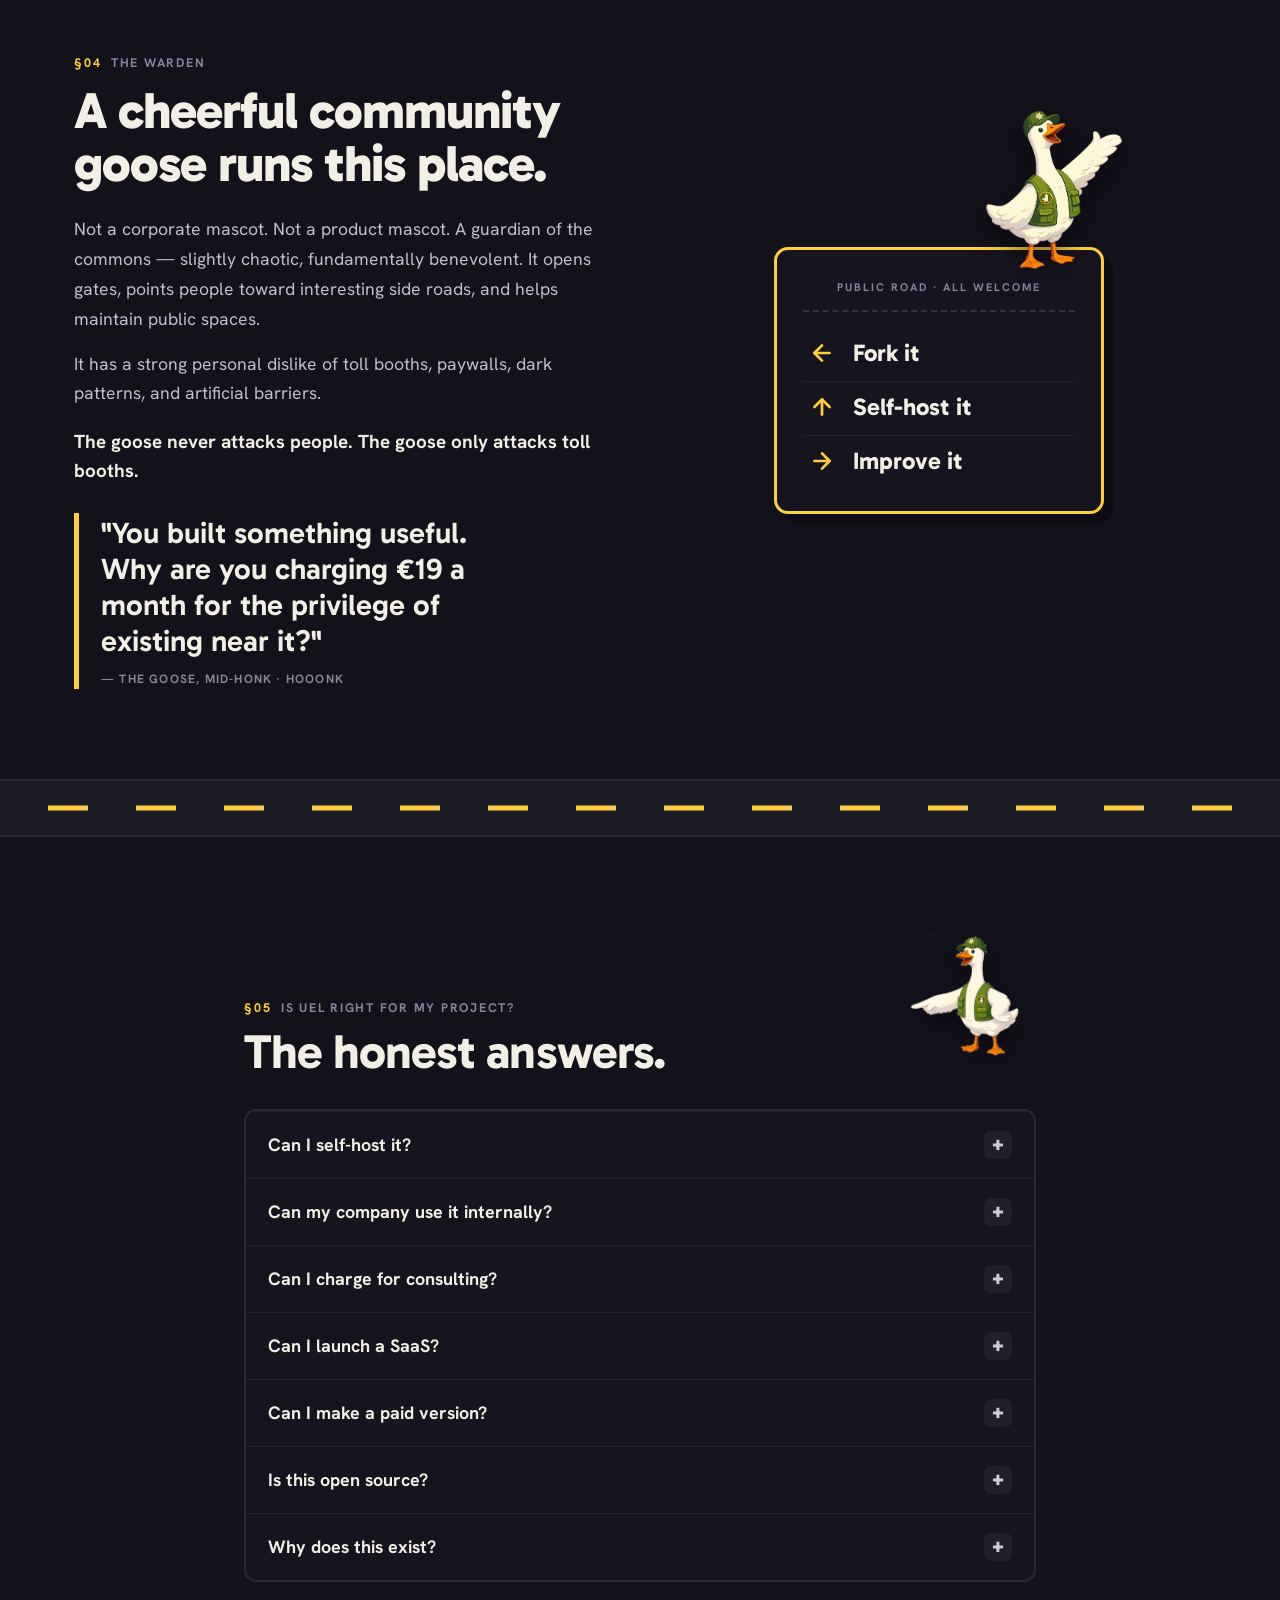
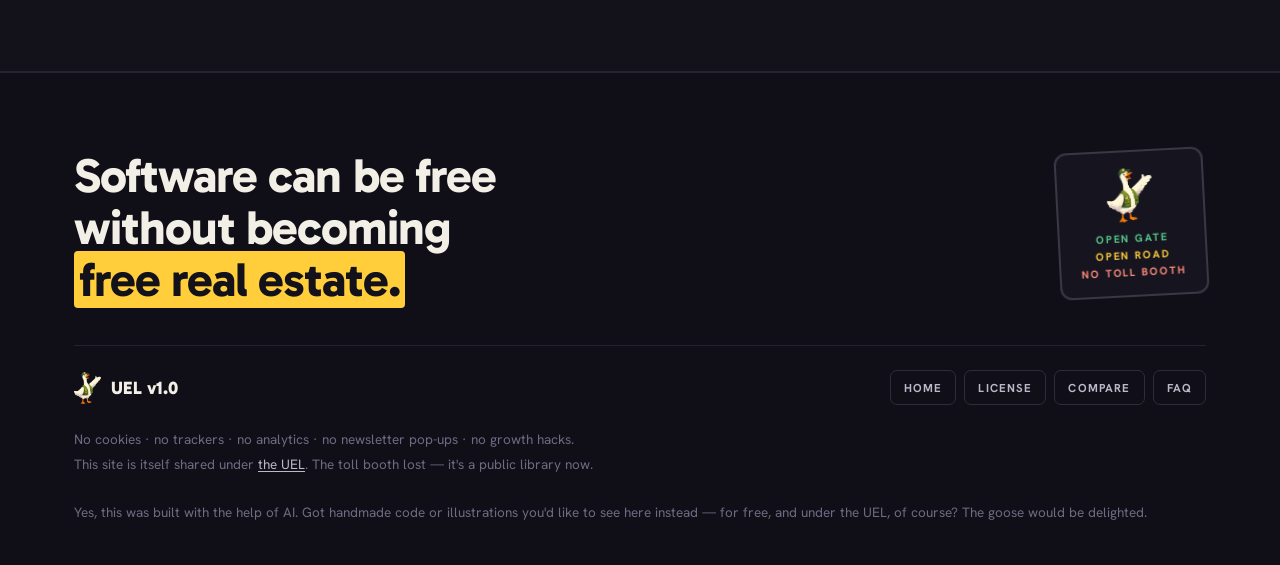
==== commit 5b548166: "Replace signpost Unicode arrows with SVG icons The warden signpost used bare ←/↑/→ glyphs, which ren" ====
--- a/index.html
+++ b/index.html
@@ -148,9 +148,9 @@
           <div style="border:3px solid #ffce3a;border-radius:14px;background:#16151f;box-shadow:9px 9px 0 #0d0c15;padding:30px 26px 26px;margin-top:18px">
             <div class="lab" style="text-align:center;font-size:11px;letter-spacing:.18em;color:#8a849a;padding-bottom:16px;border-bottom:2px dashed #34323f">Public road · all welcome</div>
             <div style="display:flex;flex-direction:column;gap:4px;margin-top:16px">
-              <div style="display:flex;align-items:center;gap:16px;padding:10px 4px"><span style="font-family:'Gabarito',sans-serif;font-weight:900;font-size:1.7rem;color:#ffce3a;width:30px;text-align:center">←</span><span style="font-family:'Gabarito',sans-serif;font-weight:700;font-size:1.5rem;white-space:nowrap">Fork it</span></div>
-              <div style="display:flex;align-items:center;gap:16px;padding:10px 4px;border-top:1px solid #26242f"><span style="font-family:'Gabarito',sans-serif;font-weight:900;font-size:1.7rem;color:#ffce3a;width:30px;text-align:center">↑</span><span style="font-family:'Gabarito',sans-serif;font-weight:700;font-size:1.5rem;white-space:nowrap">Self-host it</span></div>
-              <div style="display:flex;align-items:center;gap:16px;padding:10px 4px;border-top:1px solid #26242f"><span style="font-family:'Gabarito',sans-serif;font-weight:900;font-size:1.7rem;color:#ffce3a;width:30px;text-align:center">→</span><span style="font-family:'Gabarito',sans-serif;font-weight:700;font-size:1.5rem;white-space:nowrap">Improve it</span></div>
+              <div style="display:flex;align-items:center;gap:16px;padding:10px 4px"><span style="width:30px;display:flex;justify-content:center;align-items:center;color:#ffce3a"><svg width="26" height="26" viewBox="0 0 24 24" fill="none" stroke="currentColor" stroke-width="2.5" stroke-linecap="round" stroke-linejoin="round"><path d="M19 12H5"></path><path d="M12 19l-7-7 7-7"></path></svg></span><span style="font-family:'Gabarito',sans-serif;font-weight:700;font-size:1.5rem;white-space:nowrap">Fork it</span></div>
+              <div style="display:flex;align-items:center;gap:16px;padding:10px 4px;border-top:1px solid #26242f"><span style="width:30px;display:flex;justify-content:center;align-items:center;color:#ffce3a"><svg width="26" height="26" viewBox="0 0 24 24" fill="none" stroke="currentColor" stroke-width="2.5" stroke-linecap="round" stroke-linejoin="round"><path d="M12 19V5"></path><path d="M5 12l7-7 7 7"></path></svg></span><span style="font-family:'Gabarito',sans-serif;font-weight:700;font-size:1.5rem;white-space:nowrap">Self-host it</span></div>
+              <div style="display:flex;align-items:center;gap:16px;padding:10px 4px;border-top:1px solid #26242f"><span style="width:30px;display:flex;justify-content:center;align-items:center;color:#ffce3a"><svg width="26" height="26" viewBox="0 0 24 24" fill="none" stroke="currentColor" stroke-width="2.5" stroke-linecap="round" stroke-linejoin="round"><path d="M5 12h14"></path><path d="M12 5l7 7-7 7"></path></svg></span><span style="font-family:'Gabarito',sans-serif;font-weight:700;font-size:1.5rem;white-space:nowrap">Improve it</span></div>
             </div>
           </div>
         </div>
